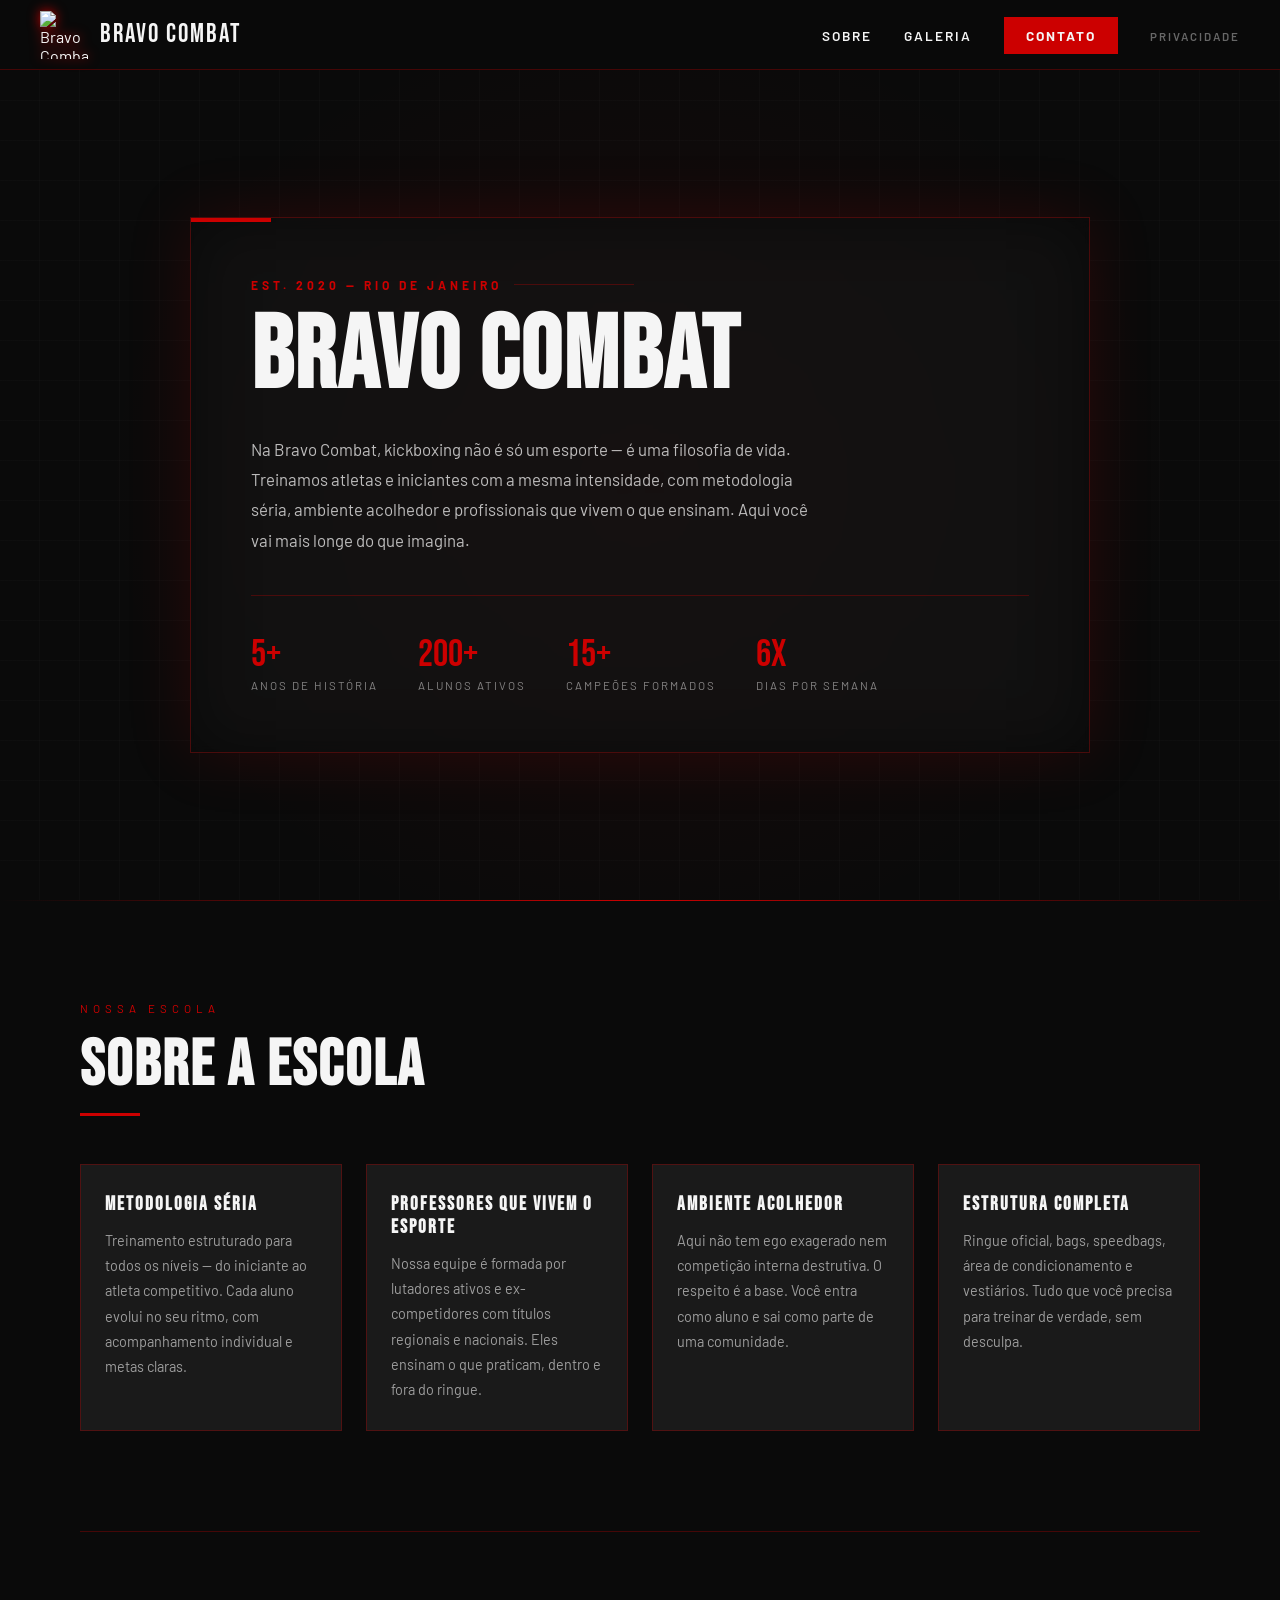
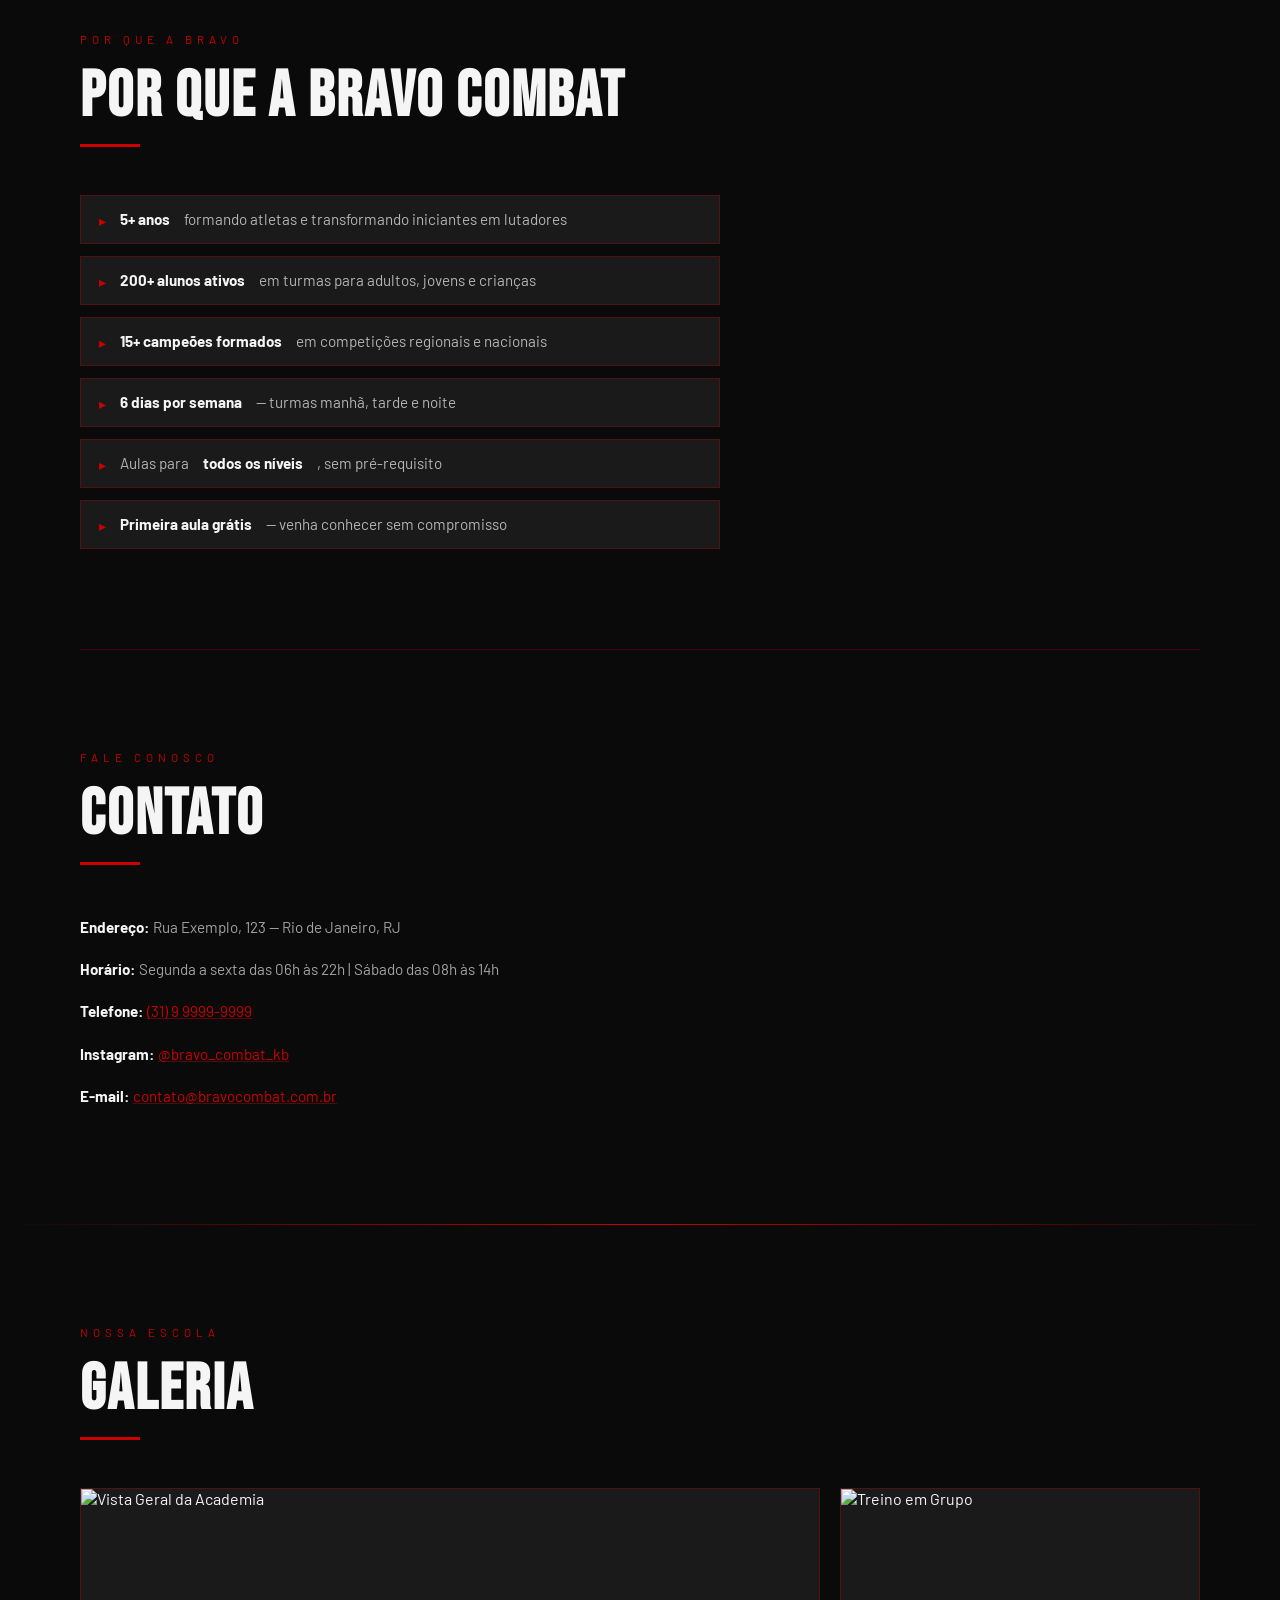
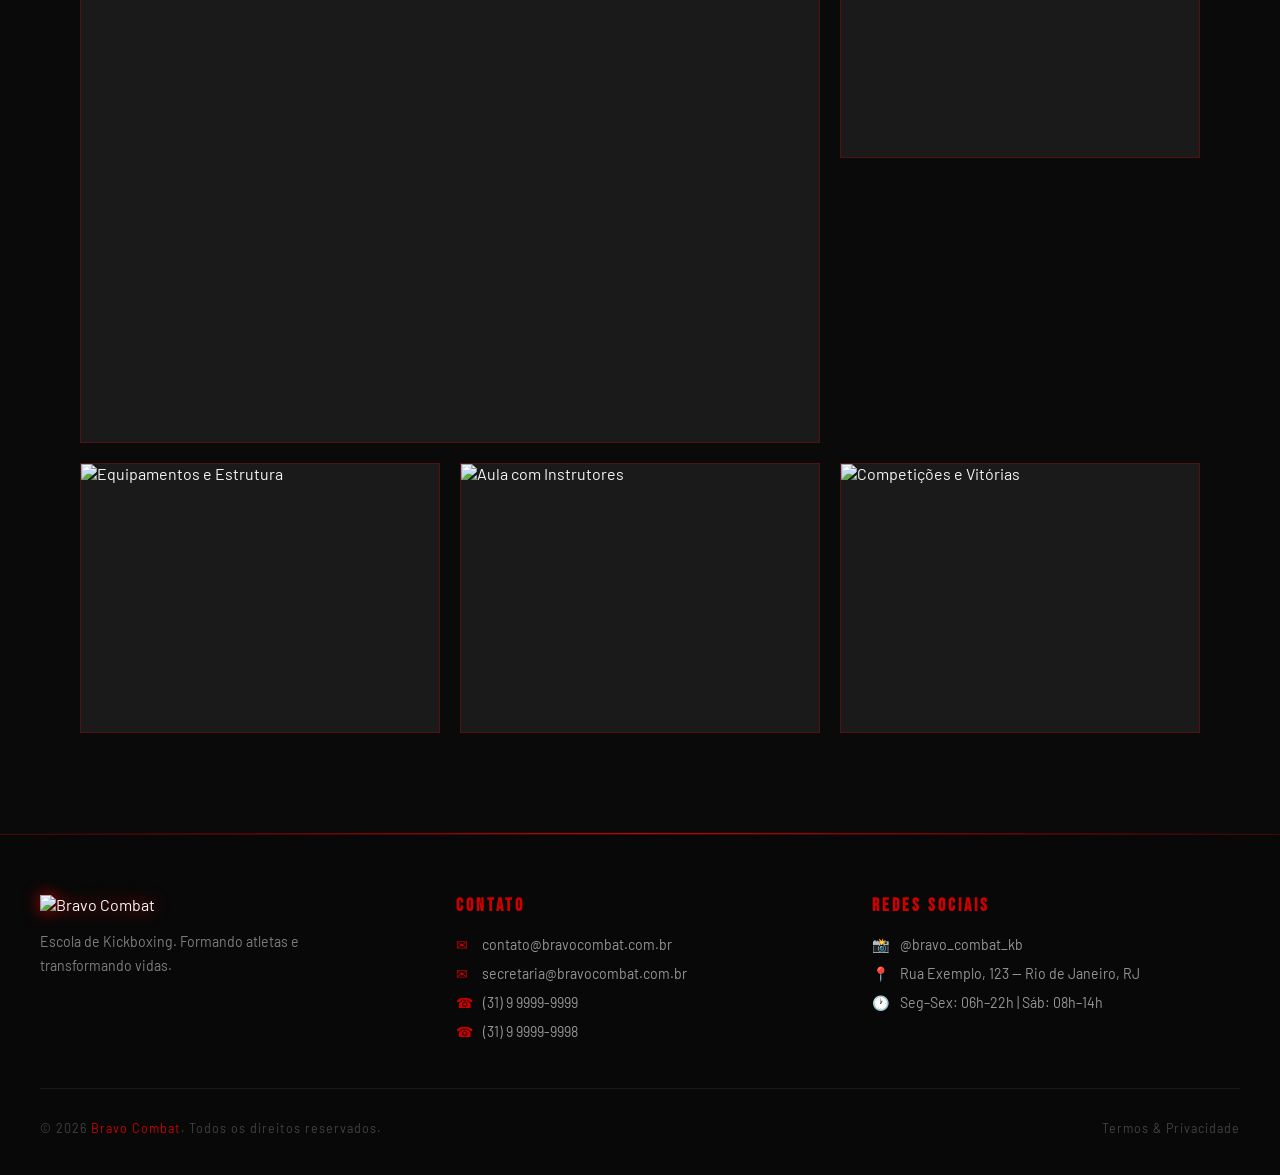
==== index.html @ a118d296 "newcore" ====
<!DOCTYPE html>
<html lang="pt-BR">

<head>
     <meta charset="UTF-8" />
     <meta name="viewport" content="width=device-width, initial-scale=1.0" />
     <title>Bravo Combat — Kickboxing</title>
     <link rel="icon" type="image/jpg" href="./assets/bravo_logo.jpg" />
     <link href="https://fonts.googleapis.com/css2?family=Bebas+Neue&family=Barlow:ital,wght@0,400;0,600;0,700;1,400&display=swap"
          rel="stylesheet" />
     <link rel="stylesheet" href="style.css" />
</head>

<body>

     <!-- NAV -->
     <nav id="nav">
          <div class="nav-logo">
               <img src="./assets/bravo_logo.jpg" alt="Bravo Combat Logo" />
               <span>Bravo Combat</span>
          </div>
          <button class="nav-toggle" id="nav-toggle" aria-label="Menu">
               <span></span><span></span>
          </button>
          <ul class="nav-links" id="nav-links">
               <li><a href="#sobre">Sobre</a></li>
               <li><a href="#galeria">Galeria</a></li>
               <li><a href="#contato" class="nav-cta">Contato</a></li>
               <li><a href="#legal" class="nav-legal">Privacidade</a></li>
          </ul>
     </nav>

     <!-- VIEW PRINCIPAL -->
     <div id="view-main">

          <!-- HERO -->
          <section class="hero" id="sobre">
               <div class="hero-card">
                    <div class="hero-tag">Est. 2020 — Rio de Janeiro</div>
                    <h1 class="hero-title" id="hero-title"><!-- preenchido via content.md --></h1>
                    <p class="hero-desc" id="hero-desc"><!-- preenchido via content.md --></p>
                    <div class="hero-stats">
                         <div class="stat-item">
                              <span class="stat-num">5+</span>
                              <span class="stat-label">Anos de história</span>
                         </div>
                         <div class="stat-item">
                              <span class="stat-num">200+</span>
                              <span class="stat-label">Alunos ativos</span>
                         </div>
                         <div class="stat-item">
                              <span class="stat-num">15+</span>
                              <span class="stat-label">Campeões formados</span>
                         </div>
                         <div class="stat-item">
                              <span class="stat-num">6x</span>
                              <span class="stat-label">Dias por semana</span>
                         </div>
                    </div>
               </div>
          </section>

          <div class="red-divider"></div>

          <!-- CONTEÚDO DO MARKDOWN (seções sobre, diferenciais, contato) -->
          <div class="content-area" id="content-area">
               <!-- seções renderizadas por app.js a partir de content.md -->
          </div>

          <div class="red-divider"></div>

          <!-- GALERIA (estática, imagens no HTML) -->
          <div id="galeria">
               <div class="section">
                    <p class="section-label">Nossa Escola</p>
                    <h2 class="section-title">Galeria</h2>
                    <div class="photos-grid">

                         <div class="photo-card">
                              <img src="./assets/101965-001.jpg" alt="Vista Geral da Academia" />
                              <div class="photo-placeholder">
                                   <div class="photo-icon">
                                        <svg viewBox="0 0 24 24">
                                             <rect x="3" y="3" width="18" height="18" rx="2" />
                                             <circle cx="8.5" cy="8.5" r="1.5" />
                                             <polyline points="21 15 16 10 5 21" />
                                        </svg>
                                   </div>
                                   <span class="photo-num">FOTO 01</span>
                              </div>
                              <div class="photo-overlay"><span class="photo-caption">Vista Geral da Academia</span>
                              </div>
                         </div>

                         <div class="photo-card">
                              <img src="./assets/Best-Martial-Arts-San-Diego.jpg" alt="Treino em Grupo" />
                              <div class="photo-placeholder">
                                   <div class="photo-icon">
                                        <svg viewBox="0 0 24 24">
                                             <rect x="3" y="3" width="18" height="18" rx="2" />
                                             <circle cx="8.5" cy="8.5" r="1.5" />
                                             <polyline points="21 15 16 10 5 21" />
                                        </svg>
                                   </div>
                                   <span class="photo-num">FOTO 02</span>
                              </div>
                              <div class="photo-overlay"><span class="photo-caption">Treino em Grupo</span></div>
                         </div>

                         <div class="photo-card">
                              <img src="./assets/bg-desktop.jpg" alt="Equipamentos e Estrutura" />
                              <div class="photo-placeholder">
                                   <div class="photo-icon">
                                        <svg viewBox="0 0 24 24">
                                             <rect x="3" y="3" width="18" height="18" rx="2" />
                                             <circle cx="8.5" cy="8.5" r="1.5" />
                                             <polyline points="21 15 16 10 5 21" />
                                        </svg>
                                   </div>
                                   <span class="photo-num">FOTO 03</span>
                              </div>
                              <div class="photo-overlay"><span class="photo-caption">Equipamentos e Estrutura</span>
                              </div>
                         </div>

                         <div class="photo-card">
                              <img src="./assets/IMG_5976-scaled.webp" alt="Aula com Instrutores" />
                              <div class="photo-placeholder">
                                   <div class="photo-icon">
                                        <svg viewBox="0 0 24 24">
                                             <rect x="3" y="3" width="18" height="18" rx="2" />
                                             <circle cx="8.5" cy="8.5" r="1.5" />
                                             <polyline points="21 15 16 10 5 21" />
                                        </svg>
                                   </div>
                                   <span class="photo-num">FOTO 04</span>
                              </div>
                              <div class="photo-overlay"><span class="photo-caption">Aula com Instrutores</span></div>
                         </div>

                         <div class="photo-card">
                              <img src="./assets/martial-art-school.jpg" alt="Competições e Vitórias" />
                              <div class="photo-placeholder">
                                   <div class="photo-icon">
                                        <svg viewBox="0 0 24 24">
                                             <rect x="3" y="3" width="18" height="18" rx="2" />
                                             <circle cx="8.5" cy="8.5" r="1.5" />
                                             <polyline points="21 15 16 10 5 21" />
                                        </svg>
                                   </div>
                                   <span class="photo-num">FOTO 05</span>
                              </div>
                              <div class="photo-overlay"><span class="photo-caption">Competições e Vitórias</span></div>
                         </div>

                    </div>
               </div>
          </div>

          <div class="red-divider"></div>

          <!-- FOOTER -->
          <footer id="contato">
               <div class="footer-inner">
                    <div class="footer-top">

                         <div class="footer-brand">
                              <img src="./assets/bravo_logo.jpg" alt="Bravo Combat" />
                              <p>Escola de Kickboxing. Formando atletas e transformando vidas.</p>
                         </div>

                         <div class="footer-col">
                              <h4>Contato</h4>
                              <ul>
                                   <li><span class="footer-icon">✉</span><a
                                             href="mailto:contato@bravocombat.com.br">contato@bravocombat.com.br</a>
                                   </li>
                                   <li><span class="footer-icon">✉</span><a
                                             href="mailto:secretaria@bravocombat.com.br">secretaria@bravocombat.com.br</a>
                                   </li>
                                   <li><span class="footer-icon">☎</span><a href="tel:+5531999999999">(31) 9
                                             9999-9999</a></li>
                                   <li><span class="footer-icon">☎</span><a href="tel:+5531999999998">(31) 9
                                             9999-9998</a></li>
                              </ul>
                         </div>

                         <div class="footer-col">
                              <h4>Redes Sociais</h4>
                              <ul>
                                   <li><span class="footer-icon">📸</span><a
                                             href="https://www.instagram.com/bravo_combat_kb/"
                                             target="_blank">@bravo_combat_kb</a></li>
                                   <li><span class="footer-icon">📍</span><span>Rua Exemplo, 123 — Rio de Janeiro,
                                             RJ</span></li>
                                   <li><span class="footer-icon">🕐</span><span>Seg–Sex: 06h–22h | Sáb: 08h–14h</span>
                                   </li>
                              </ul>
                         </div>

                    </div>
                    <div class="footer-bottom">
                         <p>© 2026 <span>Bravo Combat</span>. Todos os direitos reservados.</p>
                         <p><a href="#legal" class="footer-legal">Termos &amp; Privacidade</a></p>
                    </div>
               </div>
          </footer>

     </div><!-- /view-main -->

     <!-- VIEW LEGAL -->
     <div class="legal-area" id="legal-area" style="display:none">
          <p class="legal-loading">Carregando...</p>
     </div>

     <!-- marked.js: tenta local, fallback CDN -->
     <script src="marked.min.js" onerror="loadMarkedCDN()"></script>
     <script>
          function loadMarkedCDN() {
               var s = document.createElement('script');
               s.src = 'https://cdn.jsdelivr.net/npm/marked/marked.min.js';
               document.head.appendChild(s);
          }
     </script>
     <script src="ui.js"></script>
     <script src="app.js"></script>

</body>

</html>
---- style.css ----
:root {
     --red: #CC0000;
     --red-bright: #FF1A1A;
     --white: #F5F5F5;
     --black: #0A0A0A;
     --gray: #1a1a1a;
     --border: rgba(204, 0, 0, 0.3);
}

* {
     margin: 0;
     padding: 0;
     box-sizing: border-box;
}

html {
     scroll-behavior: smooth;
}

body {
     background: var(--black);
     color: var(--white);
     font-family: 'Barlow', sans-serif;
     overflow-x: hidden;
}

/* ── NAV ── */
nav {
     position: fixed;
     top: 0;
     left: 0;
     right: 0;
     z-index: 100;
     display: flex;
     align-items: center;
     justify-content: space-between;
     padding: 0 40px;
     height: 70px;
     background: rgba(10, 10, 10, 0.92);
     backdrop-filter: blur(12px);
     border-bottom: 1px solid var(--border);
}

.nav-logo {
     display: flex;
     align-items: center;
     gap: 12px;
}

.nav-logo img {
     height: 48px;
     width: 48px;
     object-fit: contain;
     filter: drop-shadow(0 0 6px var(--red));
}

.nav-logo span {
     font-family: 'Bebas Neue', sans-serif;
     font-size: 1.6rem;
     letter-spacing: 2px;
     color: var(--white);
}

.nav-links {
     display: flex;
     gap: 32px;
     list-style: none;
     align-items: center;
}

.nav-links a {
     color: var(--white);
     text-decoration: none;
     font-size: 0.85rem;
     font-weight: 600;
     letter-spacing: 2px;
     text-transform: uppercase;
     transition: color 0.2s;
}

.nav-links a:hover {
     color: var(--red-bright);
}

.nav-cta {
     background: var(--red) !important;
     color: var(--white) !important;
     padding: 10px 22px;
     font-weight: 700 !important;
     letter-spacing: 2px !important;
     transition: background 0.2s, transform 0.1s !important;
}

.nav-cta:hover {
     background: var(--red-bright) !important;
     transform: translateY(-1px);
}

.nav-links .nav-legal {
     font-size: 0.72rem;
     opacity: 0.4;
}

.nav-links .nav-legal:hover {
     opacity: 1;
     color: var(--white) !important;
}

nav.scrolled {
     box-shadow: 0 4px 40px rgba(0, 0, 0, 0.7);
}

/* hamburger */
.nav-toggle {
     display: none;
     flex-direction: column;
     gap: 5px;
     background: none;
     border: none;
     cursor: pointer;
     padding: 4px;
}

.nav-toggle span {
     display: block;
     width: 22px;
     height: 2px;
     background: var(--white);
     transition: transform 0.3s, opacity 0.3s;
}

/* ── CONTEÚDO MARKDOWN ── */
.content-area {
     max-width: 1200px;
     margin: 0 auto;
     padding: 0 40px;
}

.md-section {
     padding: 100px 0;
     border-bottom: 1px solid var(--border);
}

.md-section:last-child {
     border-bottom: none;
}

.md-section[data-id="escola"] {
     scroll-margin-top: 80px;
}

.md-section[data-id="diferenciais"] {
     scroll-margin-top: 80px;
}

.md-section[data-id="contato"] {
     scroll-margin-top: 80px;
}

/* cards para h3 */
.md-cards {
     display: grid;
     grid-template-columns: repeat(auto-fit, minmax(240px, 1fr));
     gap: 24px;
}

.md-card {
     background: var(--gray);
     border: 1px solid var(--border);
     padding: 28px 24px;
     transition: border-color 0.25s, transform 0.25s;
}

.md-card:hover {
     border-color: var(--red);
     transform: translateY(-3px);
}

.md-card h3 {
     font-family: 'Bebas Neue', sans-serif;
     font-size: 1.2rem;
     letter-spacing: 2px;
     color: var(--white);
     margin-bottom: 12px;
}

.md-card p {
     font-size: 0.9rem;
     color: rgba(245, 245, 245, 0.6);
     line-height: 1.75;
}

/* lista */
.md-list-section ul {
     list-style: none;
     display: flex;
     flex-direction: column;
     gap: 12px;
     max-width: 640px;
}

.md-list-section ul li {
     display: flex;
     align-items: flex-start;
     gap: 14px;
     font-size: 0.95rem;
     color: rgba(245, 245, 245, 0.7);
     padding: 14px 18px;
     background: var(--gray);
     border: 1px solid var(--border);
}

.md-list-section ul li::before {
     content: '▸';
     color: var(--red);
     font-size: 0.85rem;
     margin-top: 2px;
     flex-shrink: 0;
}

.md-list-section ul li strong {
     color: var(--white);
     font-weight: 700;
}

/* texto puro */
.md-text-section p {
     font-size: 0.95rem;
     color: rgba(245, 245, 245, 0.65);
     line-height: 1.85;
     max-width: 660px;
     margin-bottom: 14px;
}

.md-text-section p strong {
     color: var(--white);
     font-weight: 700;
}

.md-text-section p a {
     color: var(--red);
     text-decoration: underline;
     text-decoration-color: rgba(204, 0, 0, 0.4);
     transition: text-decoration-color 0.2s;
}

.md-text-section p a:hover {
     text-decoration-color: var(--red);
}

/* ── LEGAL ── */
.legal-area {
     max-width: 760px;
     margin: 100px auto 80px;
     padding: 0 40px;
}

.legal-area h1 {
     font-family: 'Bebas Neue', sans-serif;
     font-size: clamp(2rem, 4vw, 3rem);
     letter-spacing: 2px;
     color: var(--white);
     margin-bottom: 8px;
}

.legal-area em {
     font-size: 0.8rem;
     color: rgba(245, 245, 245, 0.4);
     display: block;
     margin-bottom: 48px;
}

.legal-area h2 {
     font-family: 'Bebas Neue', sans-serif;
     font-size: 1.3rem;
     letter-spacing: 2px;
     color: var(--red);
     margin: 40px 0 14px;
}

.legal-area h3 {
     font-size: 0.95rem;
     font-weight: 700;
     color: var(--white);
     margin: 24px 0 10px;
}

.legal-area p {
     font-size: 0.9rem;
     color: rgba(245, 245, 245, 0.6);
     line-height: 1.85;
     margin-bottom: 14px;
}

.legal-area ul {
     margin: 10px 0 16px 20px;
}

.legal-area ul li {
     font-size: 0.9rem;
     color: rgba(245, 245, 245, 0.6);
     margin-bottom: 8px;
}

.legal-area a {
     color: var(--red);
     text-decoration: underline;
}

.legal-area strong {
     color: var(--white);
     font-weight: 700;
}

.legal-area hr {
     border: none;
     border-top: 1px solid var(--border);
     margin: 36px 0;
}

.legal-loading {
     color: rgba(245, 245, 245, 0.4);
     font-size: 0.9rem;
     padding: 40px 0;
}

/* footer legal link */
.footer-legal {
     color: rgba(245, 245, 245, 0.25);
     font-size: 0.78rem;
     letter-spacing: 1px;
     text-decoration: none;
     transition: color 0.2s;
}

.footer-legal:hover {
     color: var(--red);
}

/* ── REVEAL ANIMATION ── */
.reveal {
     opacity: 0;
     transform: translateY(20px);
     transition: opacity 0.6s ease, transform 0.6s ease;
}

.reveal.visible {
     opacity: 1;
     transform: translateY(0);
}

/* ── HERO ── */
.hero {
     margin-top: 70px;
     min-height: calc(100vh - 70px);
     display: flex;
     align-items: center;
     justify-content: center;
     position: relative;
     padding: 80px 40px;
     overflow: hidden;
}

.hero::before {
     content: '';
     position: absolute;
     inset: 0;
     background:
          radial-gradient(ellipse 60% 80% at 50% 50%, rgba(204, 0, 0, 0.08) 0%, transparent 70%),
          repeating-linear-gradient(0deg, transparent, transparent 39px, rgba(255, 255, 255, 0.03) 40px),
          repeating-linear-gradient(90deg, transparent, transparent 39px, rgba(255, 255, 255, 0.03) 40px);
}

.hero-card {
     position: relative;
     max-width: 900px;
     width: 100%;
     border: 1px solid var(--border);
     padding: 60px;
     background: rgba(20, 20, 20, 0.7);
     backdrop-filter: blur(8px);
     box-shadow: 0 0 60px rgba(204, 0, 0, 0.15), inset 0 0 60px rgba(0, 0, 0, 0.5);
     animation: fadeUp 0.8s ease both;
}

.hero-card::before {
     content: '';
     position: absolute;
     top: 0;
     left: 0;
     width: 80px;
     height: 4px;
     background: var(--red);
}

.hero-tag {
     font-size: 0.75rem;
     font-weight: 700;
     letter-spacing: 4px;
     text-transform: uppercase;
     color: var(--red);
     margin-bottom: 20px;
     display: flex;
     align-items: center;
     gap: 12px;
}

.hero-tag::after {
     content: '';
     flex: 1;
     height: 1px;
     background: var(--border);
     max-width: 120px;
}

.hero-title {
     font-family: 'Bebas Neue', sans-serif;
     font-size: clamp(3.5rem, 8vw, 7rem);
     line-height: 0.9;
     letter-spacing: 2px;
     margin-bottom: 30px;
}

.hero-title span {
     color: var(--red);
     display: block;
}

.hero-desc {
     font-size: 1.05rem;
     line-height: 1.8;
     color: rgba(245, 245, 245, 0.75);
     max-width: 560px;
     margin-bottom: 40px;
}

.hero-stats {
     display: flex;
     gap: 40px;
     padding-top: 40px;
     border-top: 1px solid var(--border);
     flex-wrap: wrap;
}

.stat-item {
     display: flex;
     flex-direction: column;
}

.stat-num {
     font-family: 'Bebas Neue', sans-serif;
     font-size: 2.4rem;
     color: var(--red);
     line-height: 1;
}

.stat-label {
     font-size: 0.72rem;
     letter-spacing: 2px;
     text-transform: uppercase;
     color: rgba(245, 245, 245, 0.5);
     margin-top: 4px;
}

/* ── SECTION ── */
.section {
     padding: 100px 40px;
     max-width: 1200px;
     margin: 0 auto;
}

.section-label {
     font-size: 0.72rem;
     letter-spacing: 5px;
     text-transform: uppercase;
     color: var(--red);
     margin-bottom: 12px;
}

.section-title {
     font-family: 'Bebas Neue', sans-serif;
     font-size: clamp(2.5rem, 5vw, 4rem);
     letter-spacing: 2px;
     margin-bottom: 60px;
     position: relative;
     display: inline-block;
}

.section-title::after {
     content: '';
     position: absolute;
     bottom: -12px;
     left: 0;
     width: 60px;
     height: 3px;
     background: var(--red);
}

/* ── PHOTO CARDS ── */
.photos-grid {
     display: grid;
     grid-template-columns: repeat(3, 1fr);
     grid-template-rows: auto auto;
     gap: 20px;
}

.photo-card {
     position: relative;
     aspect-ratio: 4/3;
     border: 1px solid var(--border);
     overflow: hidden;
     background: var(--gray);
     cursor: pointer;
     transition: transform 0.3s, box-shadow 0.3s, border-color 0.3s;
}

/* First card spans 2 columns */
.photo-card:first-child {
     grid-column: span 2;
}

.photo-card:hover {
     transform: translateY(-4px);
     box-shadow: 0 20px 40px rgba(204, 0, 0, 0.25);
     border-color: var(--red);
}

.photo-placeholder {
     width: 100%;
     height: 100%;
     display: flex;
     flex-direction: column;
     align-items: center;
     justify-content: center;
     gap: 12px;
     background: linear-gradient(135deg, #1a1a1a 0%, #111 100%);
     transition: background 0.3s;
}

.photo-card:hover .photo-placeholder {
     background: linear-gradient(135deg, #1f1010 0%, #150808 100%);
}

.photo-icon {
     width: 52px;
     height: 52px;
     border: 2px solid var(--border);
     border-radius: 50%;
     display: flex;
     align-items: center;
     justify-content: center;
}

.photo-icon svg {
     width: 24px;
     height: 24px;
     stroke: var(--red);
     fill: none;
     stroke-width: 1.5;
}

.photo-num {
     font-family: 'Bebas Neue', sans-serif;
     font-size: 0.9rem;
     letter-spacing: 3px;
     color: rgba(245, 245, 245, 0.25);
}

.photo-overlay {
     position: absolute;
     bottom: 0;
     left: 0;
     right: 0;
     padding: 20px;
     background: linear-gradient(transparent, rgba(0, 0, 0, 0.85));
     transform: translateY(100%);
     transition: transform 0.3s;
}

.photo-card:hover .photo-overlay {
     transform: translateY(0);
}

.photo-caption {
     font-size: 0.8rem;
     letter-spacing: 2px;
     text-transform: uppercase;
     color: var(--white);
     font-weight: 600;
}

/* ── DIVIDER ── */
.red-divider {
     width: 100%;
     height: 1px;
     background: linear-gradient(90deg, transparent, var(--red), transparent);
}

/* ── FOOTER ── */
footer {
     background: #080808;
     border-top: 1px solid var(--border);
     padding: 60px 40px 40px;
}

.footer-inner {
     max-width: 1200px;
     margin: 0 auto;
}

.footer-top {
     display: grid;
     grid-template-columns: 1fr 1fr 1fr;
     gap: 48px;
     padding-bottom: 48px;
     border-bottom: 1px solid rgba(255, 255, 255, 0.07);
}

.footer-brand img {
     height: 64px;
     width: 64px;
     object-fit: contain;
     margin-bottom: 16px;
     filter: drop-shadow(0 0 8px var(--red));
}

.footer-brand p {
     font-size: 0.88rem;
     line-height: 1.7;
     color: rgba(245, 245, 245, 0.5);
     max-width: 260px;
}

.footer-col h4 {
     font-family: 'Bebas Neue', sans-serif;
     font-size: 1.1rem;
     letter-spacing: 3px;
     color: var(--red);
     margin-bottom: 20px;
}

.footer-col ul {
     list-style: none;
     display: flex;
     flex-direction: column;
     gap: 12px;
}

.footer-col li {
     font-size: 0.88rem;
     color: rgba(245, 245, 245, 0.6);
     display: flex;
     align-items: center;
     gap: 10px;
}

.footer-col a {
     color: rgba(245, 245, 245, 0.6);
     text-decoration: none;
     transition: color 0.2s;
}

.footer-col a:hover {
     color: var(--red-bright);
}

.footer-icon {
     color: var(--red);
     min-width: 16px;
}

.footer-bottom {
     margin-top: 32px;
     display: flex;
     justify-content: space-between;
     align-items: center;
     font-size: 0.78rem;
     color: rgba(245, 245, 245, 0.25);
     letter-spacing: 1px;
}

.footer-bottom span {
     color: var(--red);
}

/* ── ANIMATIONS ── */
@keyframes fadeUp {
     from {
          opacity: 0;
          transform: translateY(30px);
     }

     to {
          opacity: 1;
          transform: translateY(0);
     }
}

/* ── RESPONSIVE ── */
@media (max-width: 900px) {
     .photos-grid {
          grid-template-columns: 1fr 1fr;
     }

     .photo-card:first-child {
          grid-column: span 2;
     }
}

@media (max-width: 768px) {
     .nav-toggle {
          display: flex;
     }

     .nav-links {
          display: none;
          position: fixed;
          top: 70px;
          left: 0;
          right: 0;
          background: rgba(10, 10, 10, 0.97);
          backdrop-filter: blur(12px);
          flex-direction: column;
          align-items: center;
          gap: 28px;
          padding: 40px 32px;
          border-bottom: 1px solid var(--border);
     }

     .nav-links.open {
          display: flex;
     }

     .nav-links a {
          font-size: 0.9rem;
     }

     .hero-card {
          padding: 36px 24px;
     }

     .hero-stats {
          gap: 24px;
     }

     .section {
          padding: 60px 20px;
     }

     .content-area {
          padding: 0 20px;
     }

     .md-section {
          padding: 72px 0;
     }

     .photos-grid {
          grid-template-columns: 1fr;
     }

     .photo-card:first-child {
          grid-column: span 1;
     }

     .footer-top {
          grid-template-columns: 1fr;
          gap: 32px;
     }

     .footer-bottom {
          flex-direction: column;
          gap: 8px;
          text-align: center;
     }
}

.photo-card img {
     width: 100%;
     height: 100%;
     object-fit: cover;
     display: block;
}
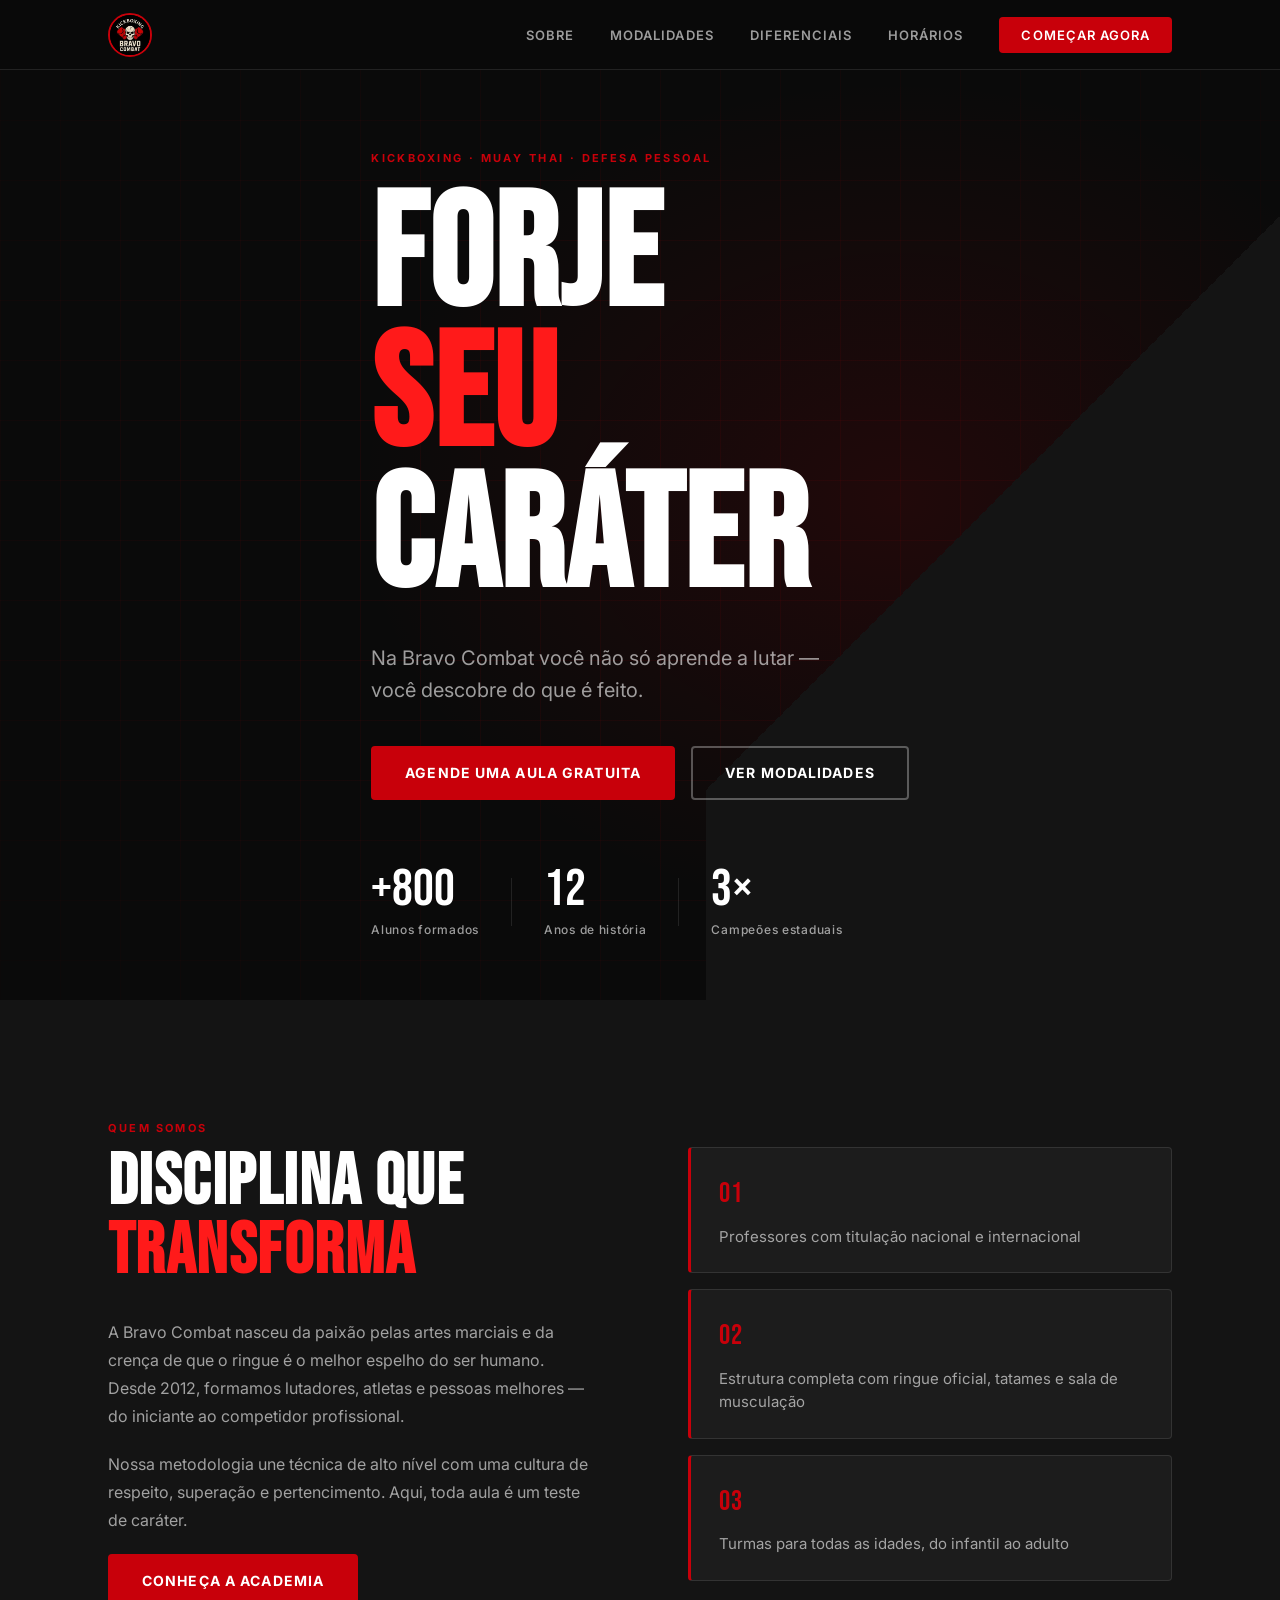
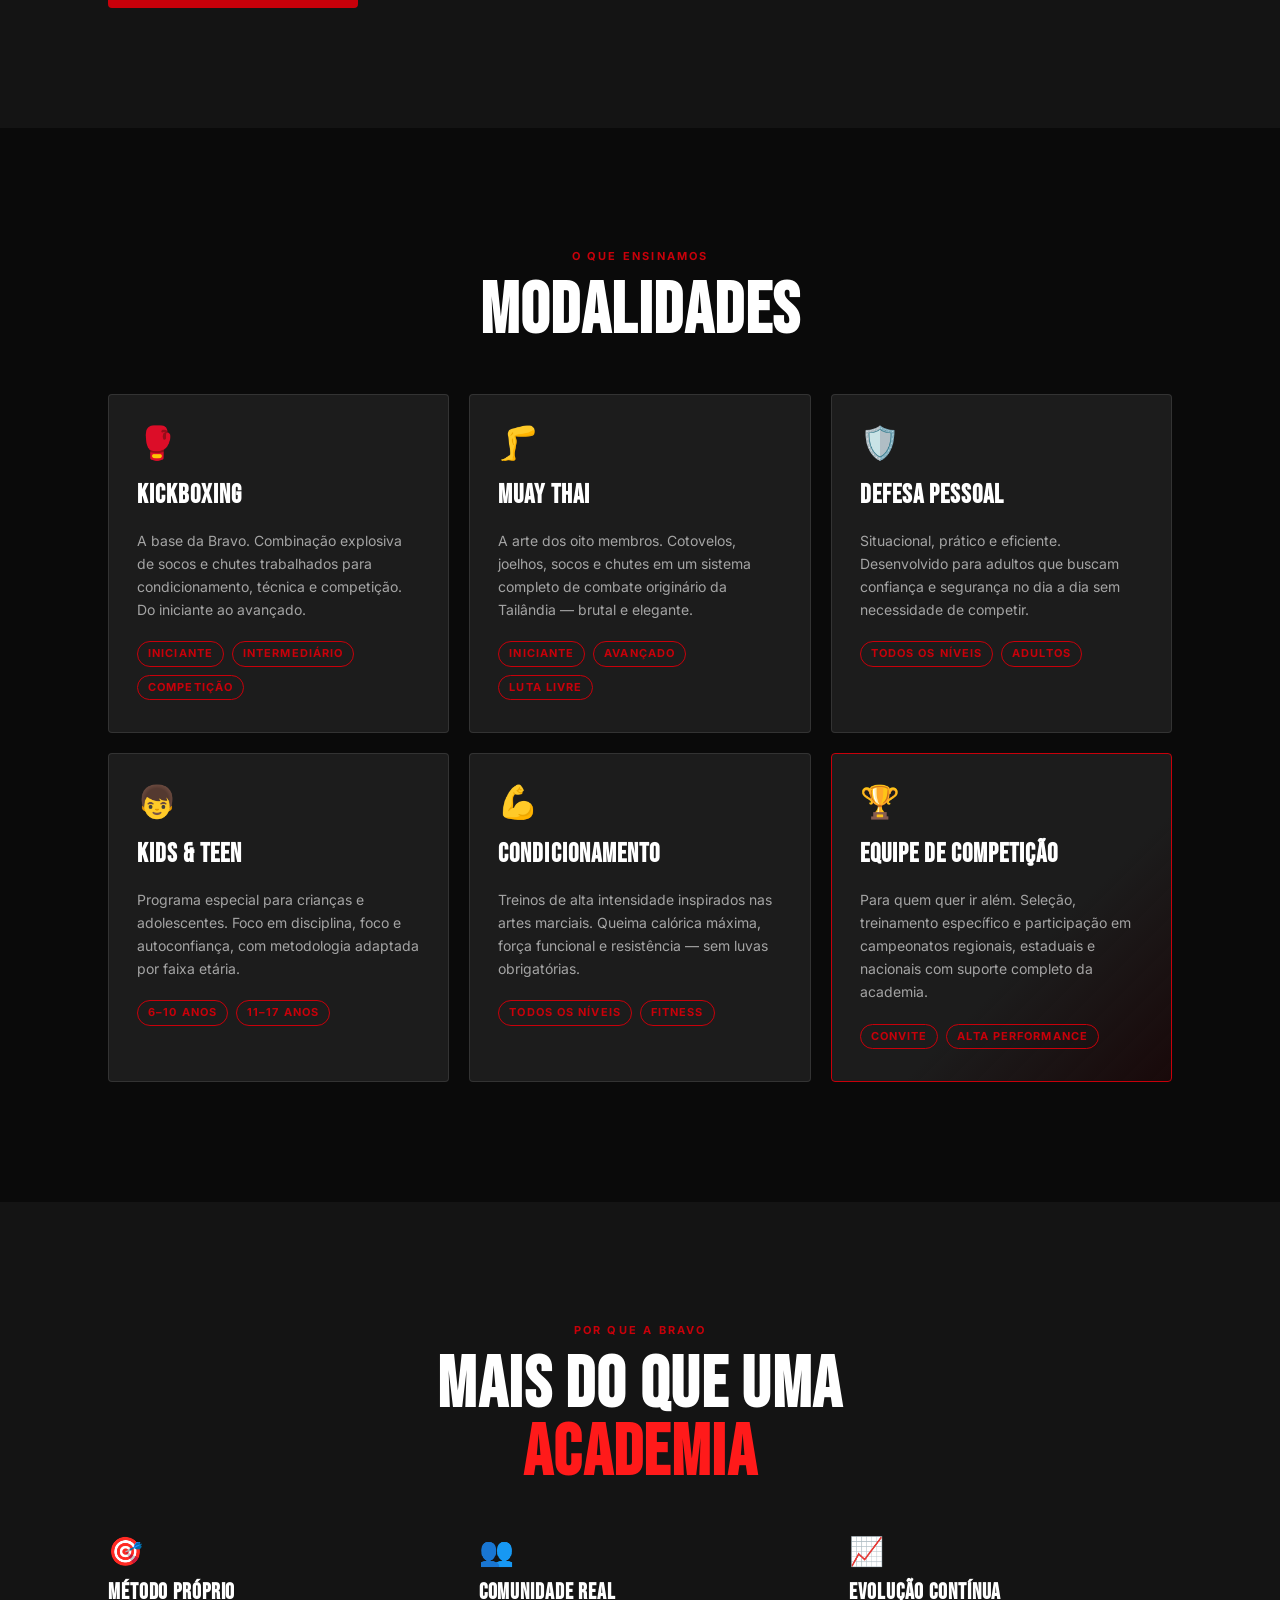
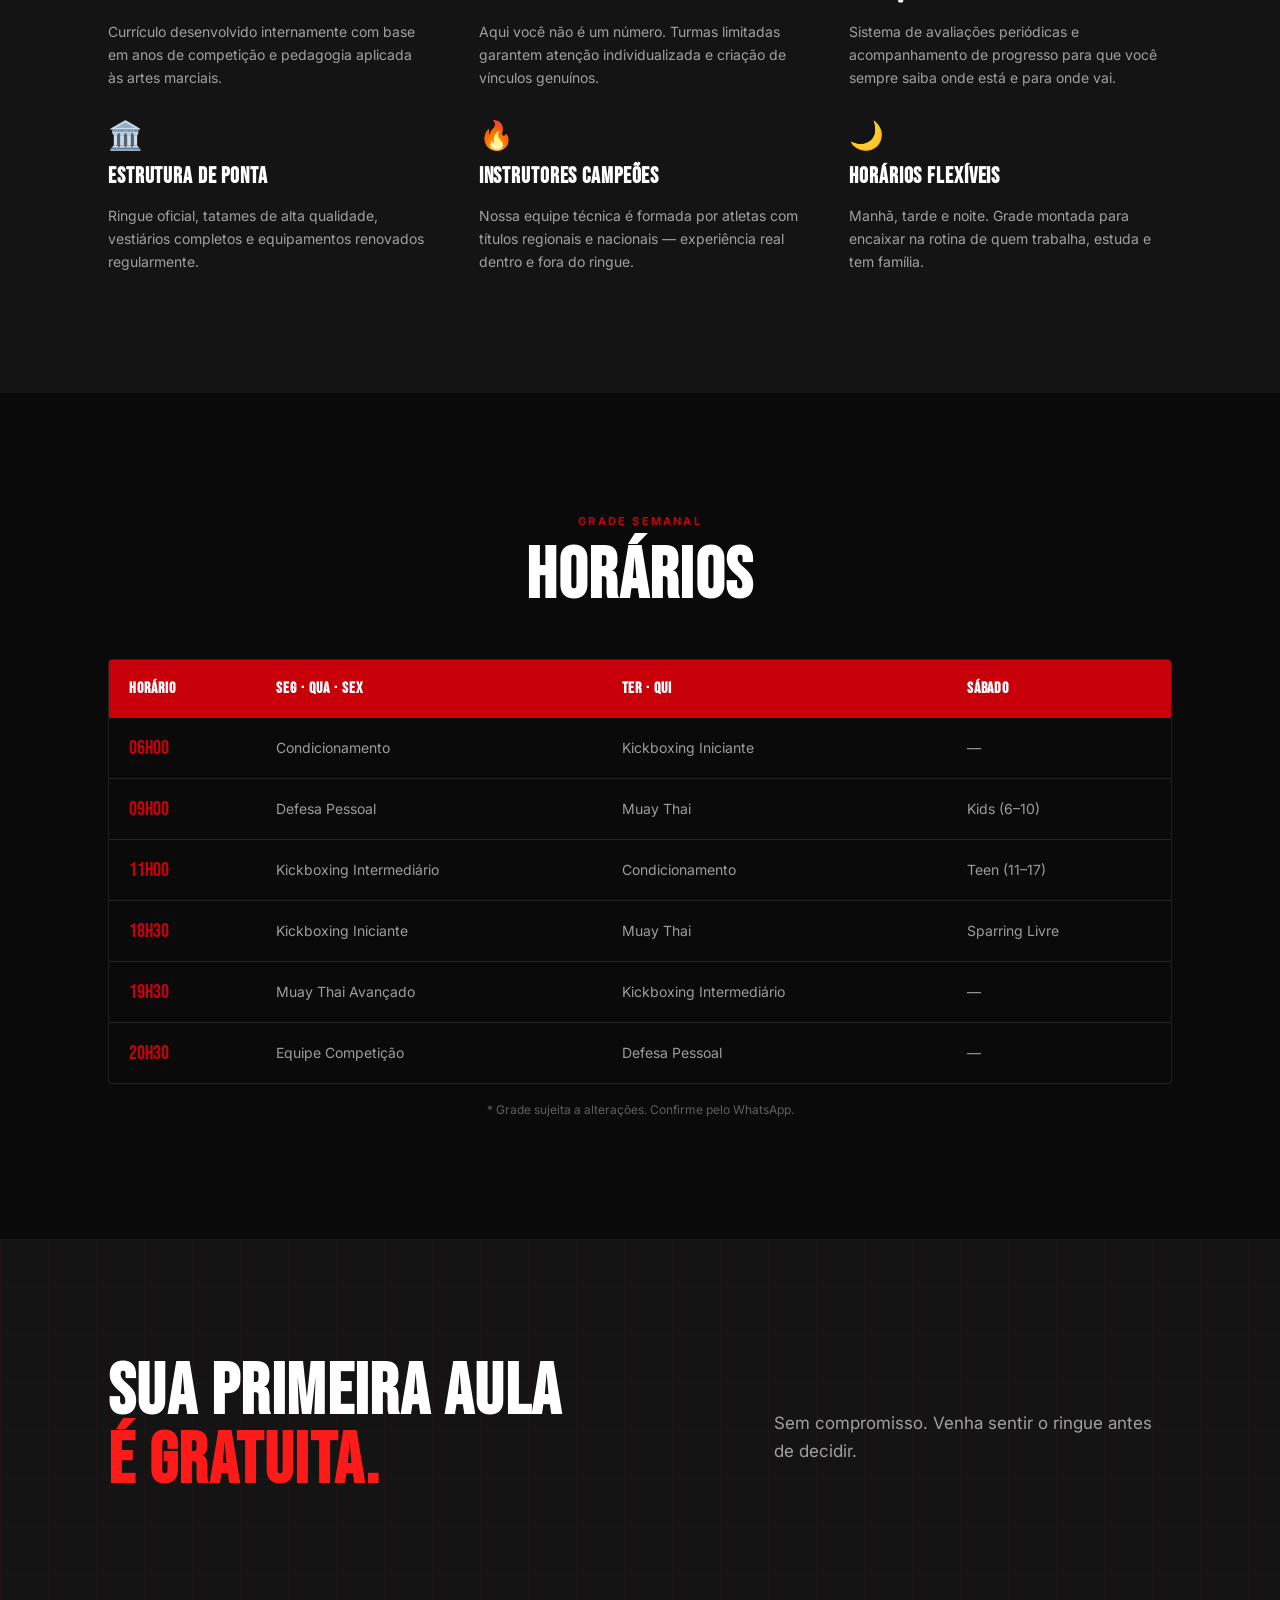
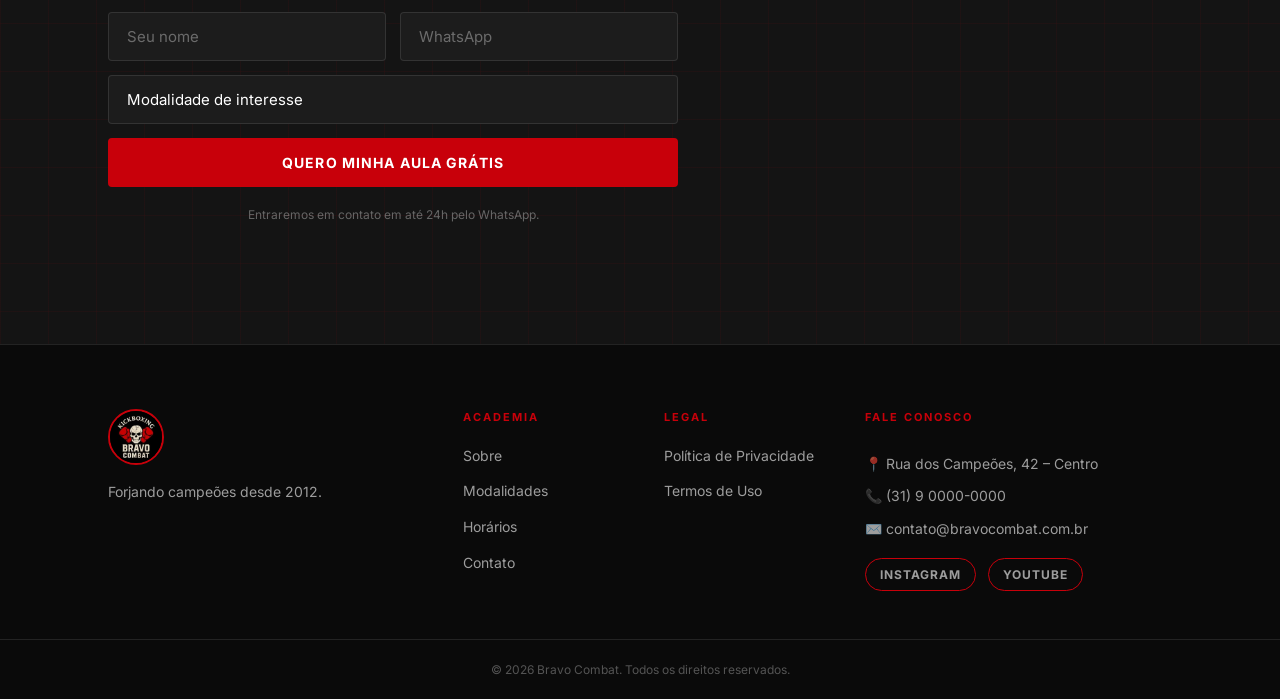
==== commit 7d3f9c95: "quad" ====
--- a/index.html
+++ b/index.html
@@ -4,227 +4,365 @@
 <head>
      <meta charset="UTF-8" />
      <meta name="viewport" content="width=device-width, initial-scale=1.0" />
-     <title>Bravo Combat — Kickboxing</title>
-     <link rel="icon" type="image/jpg" href="./assets/bravo_logo.jpg" />
-     <link href="https://fonts.googleapis.com/css2?family=Bebas+Neue&family=Barlow:ital,wght@0,400;0,600;0,700;1,400&display=swap"
+     <title>Bravo Combat – Kickboxing & Artes Marciais</title>
+     <meta name="description"
+          content="Bravo Combat: escola de kickboxing e artes marciais. Treine com os melhores. Forje seu caráter no ringue." />
+     <link rel="icon" type="image/jpeg" href="images/bravo_logo.jpg" />
+
+     <!-- Google Fonts -->
+     <link rel="preconnect" href="https://fonts.googleapis.com" />
+     <link rel="preconnect" href="https://fonts.gstatic.com" crossorigin />
+     <link href="https://fonts.googleapis.com/css2?family=Bebas+Neue&family=Inter:wght@400;500;600;700&display=swap"
           rel="stylesheet" />
+
      <link rel="stylesheet" href="style.css" />
 </head>
 
 <body>
 
-     <!-- NAV -->
-     <nav id="nav">
-          <div class="nav-logo">
-               <img src="./assets/bravo_logo.jpg" alt="Bravo Combat Logo" />
-               <span>Bravo Combat</span>
-          </div>
-          <button class="nav-toggle" id="nav-toggle" aria-label="Menu">
-               <span></span><span></span>
-          </button>
-          <ul class="nav-links" id="nav-links">
-               <li><a href="#sobre">Sobre</a></li>
-               <li><a href="#galeria">Galeria</a></li>
-               <li><a href="#contato" class="nav-cta">Contato</a></li>
-               <li><a href="#legal" class="nav-legal">Privacidade</a></li>
-          </ul>
+     <!-- ═══════════════════════════════ NAVBAR ═══════════════════════════════ -->
+     <nav class="navbar" id="navbar">
+          <div class="nav-inner">
+               <a href="#inicio" class="nav-logo">
+                    <img src="images/bravo_logo.jpg" alt="Bravo Combat" class="nav-logo-img" />
+               </a>
+               <button class="nav-toggle" id="navToggle" aria-label="Menu">
+                    <span></span><span></span><span></span>
+               </button>
+               <ul class="nav-links" id="navLinks">
+                    <li><a href="#sobre">Sobre</a></li>
+                    <li><a href="#modalidades">Modalidades</a></li>
+                    <li><a href="#diferenciais">Diferenciais</a></li>
+                    <li><a href="#horarios">Horários</a></li>
+                    <li><a href="#contato" class="nav-cta">Começar agora</a></li>
+               </ul>
+          </div>
      </nav>
 
-     <!-- VIEW PRINCIPAL -->
-     <div id="view-main">
-
-          <!-- HERO -->
-          <section class="hero" id="sobre">
-               <div class="hero-card">
-                    <div class="hero-tag">Est. 2020 — Rio de Janeiro</div>
-                    <h1 class="hero-title" id="hero-title"><!-- preenchido via content.md --></h1>
-                    <p class="hero-desc" id="hero-desc"><!-- preenchido via content.md --></p>
-                    <div class="hero-stats">
-                         <div class="stat-item">
-                              <span class="stat-num">5+</span>
-                              <span class="stat-label">Anos de história</span>
-                         </div>
-                         <div class="stat-item">
-                              <span class="stat-num">200+</span>
-                              <span class="stat-label">Alunos ativos</span>
-                         </div>
-                         <div class="stat-item">
-                              <span class="stat-num">15+</span>
-                              <span class="stat-label">Campeões formados</span>
-                         </div>
-                         <div class="stat-item">
-                              <span class="stat-num">6x</span>
-                              <span class="stat-label">Dias por semana</span>
-                         </div>
-                    </div>
-               </div>
-          </section>
-
-          <div class="red-divider"></div>
-
-          <!-- CONTEÚDO DO MARKDOWN (seções sobre, diferenciais, contato) -->
-          <div class="content-area" id="content-area">
-               <!-- seções renderizadas por app.js a partir de content.md -->
-          </div>
-
-          <div class="red-divider"></div>
-
-          <!-- GALERIA (estática, imagens no HTML) -->
-          <div id="galeria">
-               <div class="section">
-                    <p class="section-label">Nossa Escola</p>
-                    <h2 class="section-title">Galeria</h2>
-                    <div class="photos-grid">
-
-                         <div class="photo-card">
-                              <img src="./assets/101965-001.jpg" alt="Vista Geral da Academia" />
-                              <div class="photo-placeholder">
-                                   <div class="photo-icon">
-                                        <svg viewBox="0 0 24 24">
-                                             <rect x="3" y="3" width="18" height="18" rx="2" />
-                                             <circle cx="8.5" cy="8.5" r="1.5" />
-                                             <polyline points="21 15 16 10 5 21" />
-                                        </svg>
-                                   </div>
-                                   <span class="photo-num">FOTO 01</span>
-                              </div>
-                              <div class="photo-overlay"><span class="photo-caption">Vista Geral da Academia</span>
-                              </div>
-                         </div>
-
-                         <div class="photo-card">
-                              <img src="./assets/Best-Martial-Arts-San-Diego.jpg" alt="Treino em Grupo" />
-                              <div class="photo-placeholder">
-                                   <div class="photo-icon">
-                                        <svg viewBox="0 0 24 24">
-                                             <rect x="3" y="3" width="18" height="18" rx="2" />
-                                             <circle cx="8.5" cy="8.5" r="1.5" />
-                                             <polyline points="21 15 16 10 5 21" />
-                                        </svg>
-                                   </div>
-                                   <span class="photo-num">FOTO 02</span>
-                              </div>
-                              <div class="photo-overlay"><span class="photo-caption">Treino em Grupo</span></div>
-                         </div>
-
-                         <div class="photo-card">
-                              <img src="./assets/bg-desktop.jpg" alt="Equipamentos e Estrutura" />
-                              <div class="photo-placeholder">
-                                   <div class="photo-icon">
-                                        <svg viewBox="0 0 24 24">
-                                             <rect x="3" y="3" width="18" height="18" rx="2" />
-                                             <circle cx="8.5" cy="8.5" r="1.5" />
-                                             <polyline points="21 15 16 10 5 21" />
-                                        </svg>
-                                   </div>
-                                   <span class="photo-num">FOTO 03</span>
-                              </div>
-                              <div class="photo-overlay"><span class="photo-caption">Equipamentos e Estrutura</span>
-                              </div>
-                         </div>
-
-                         <div class="photo-card">
-                              <img src="./assets/IMG_5976-scaled.webp" alt="Aula com Instrutores" />
-                              <div class="photo-placeholder">
-                                   <div class="photo-icon">
-                                        <svg viewBox="0 0 24 24">
-                                             <rect x="3" y="3" width="18" height="18" rx="2" />
-                                             <circle cx="8.5" cy="8.5" r="1.5" />
-                                             <polyline points="21 15 16 10 5 21" />
-                                        </svg>
-                                   </div>
-                                   <span class="photo-num">FOTO 04</span>
-                              </div>
-                              <div class="photo-overlay"><span class="photo-caption">Aula com Instrutores</span></div>
-                         </div>
-
-                         <div class="photo-card">
-                              <img src="./assets/martial-art-school.jpg" alt="Competições e Vitórias" />
-                              <div class="photo-placeholder">
-                                   <div class="photo-icon">
-                                        <svg viewBox="0 0 24 24">
-                                             <rect x="3" y="3" width="18" height="18" rx="2" />
-                                             <circle cx="8.5" cy="8.5" r="1.5" />
-                                             <polyline points="21 15 16 10 5 21" />
-                                        </svg>
-                                   </div>
-                                   <span class="photo-num">FOTO 05</span>
-                              </div>
-                              <div class="photo-overlay"><span class="photo-caption">Competições e Vitórias</span></div>
-                         </div>
-
-                    </div>
-               </div>
-          </div>
-
-          <div class="red-divider"></div>
-
-          <!-- FOOTER -->
-          <footer id="contato">
-               <div class="footer-inner">
-                    <div class="footer-top">
-
-                         <div class="footer-brand">
-                              <img src="./assets/bravo_logo.jpg" alt="Bravo Combat" />
-                              <p>Escola de Kickboxing. Formando atletas e transformando vidas.</p>
-                         </div>
-
-                         <div class="footer-col">
-                              <h4>Contato</h4>
-                              <ul>
-                                   <li><span class="footer-icon">✉</span><a
-                                             href="mailto:contato@bravocombat.com.br">contato@bravocombat.com.br</a>
-                                   </li>
-                                   <li><span class="footer-icon">✉</span><a
-                                             href="mailto:secretaria@bravocombat.com.br">secretaria@bravocombat.com.br</a>
-                                   </li>
-                                   <li><span class="footer-icon">☎</span><a href="tel:+5531999999999">(31) 9
-                                             9999-9999</a></li>
-                                   <li><span class="footer-icon">☎</span><a href="tel:+5531999999998">(31) 9
-                                             9999-9998</a></li>
-                              </ul>
-                         </div>
-
-                         <div class="footer-col">
-                              <h4>Redes Sociais</h4>
-                              <ul>
-                                   <li><span class="footer-icon">📸</span><a
-                                             href="https://www.instagram.com/bravo_combat_kb/"
-                                             target="_blank">@bravo_combat_kb</a></li>
-                                   <li><span class="footer-icon">📍</span><span>Rua Exemplo, 123 — Rio de Janeiro,
-                                             RJ</span></li>
-                                   <li><span class="footer-icon">🕐</span><span>Seg–Sex: 06h–22h | Sáb: 08h–14h</span>
-                                   </li>
-                              </ul>
-                         </div>
-
-                    </div>
-                    <div class="footer-bottom">
-                         <p>© 2026 <span>Bravo Combat</span>. Todos os direitos reservados.</p>
-                         <p><a href="#legal" class="footer-legal">Termos &amp; Privacidade</a></p>
-                    </div>
-               </div>
-          </footer>
-
-     </div><!-- /view-main -->
-
-     <!-- VIEW LEGAL -->
-     <div class="legal-area" id="legal-area" style="display:none">
-          <p class="legal-loading">Carregando...</p>
-     </div>
-
-     <!-- marked.js: tenta local, fallback CDN -->
-     <script src="marked.min.js" onerror="loadMarkedCDN()"></script>
-     <script>
-          function loadMarkedCDN() {
-               var s = document.createElement('script');
-               s.src = 'https://cdn.jsdelivr.net/npm/marked/marked.min.js';
-               document.head.appendChild(s);
-          }
-     </script>
+     <!-- ════════════════════════════════ HERO ════════════════════════════════ -->
+     <section class="hero" id="inicio">
+          <div class="hero-grid-overlay"></div>
+          <div class="hero-inner">
+               <p class="hero-eyebrow">Kickboxing · Muay Thai · Defesa Pessoal</p>
+               <h1 class="hero-title">
+                    <span class="hero-title-line">FORJE</span>
+                    <span class="hero-title-line accent">SEU</span>
+                    <span class="hero-title-line">CARÁTER</span>
+               </h1>
+               <p class="hero-sub">
+                    Na Bravo Combat você não só aprende a lutar —<br />
+                    você descobre do que é feito.
+               </p>
+               <div class="hero-actions">
+                    <a href="#contato" class="btn btn-primary">Agende uma aula gratuita</a>
+                    <a href="#modalidades" class="btn btn-ghost">Ver modalidades</a>
+               </div>
+               <div class="hero-stats">
+                    <div class="stat">
+                         <span class="stat-num">+800</span>
+                         <span class="stat-label">Alunos formados</span>
+                    </div>
+                    <div class="stat-divider"></div>
+                    <div class="stat">
+                         <span class="stat-num">12</span>
+                         <span class="stat-label">Anos de história</span>
+                    </div>
+                    <div class="stat-divider"></div>
+                    <div class="stat">
+                         <span class="stat-num">3×</span>
+                         <span class="stat-label">Campeões estaduais</span>
+                    </div>
+               </div>
+          </div>
+          <div class="hero-slash"></div>
+     </section>
+
+     <!-- ══════════════════════════════ SOBRE ══════════════════════════════ -->
+     <section class="section sobre" id="sobre">
+          <div class="container two-col">
+               <div class="sobre-text">
+                    <p class="section-eyebrow">Quem somos</p>
+                    <h2 class="section-title">Disciplina que<br /><span class="accent">transforma</span></h2>
+                    <p class="body-text">
+                         A Bravo Combat nasceu da paixão pelas artes marciais e da crença de que o ringue é o melhor
+                         espelho do ser humano. Desde 2012, formamos lutadores, atletas e pessoas melhores — do
+                         iniciante ao competidor profissional.
+                    </p>
+                    <p class="body-text">
+                         Nossa metodologia une técnica de alto nível com uma cultura de respeito, superação e
+                         pertencimento. Aqui, toda aula é um teste de caráter.
+                    </p>
+                    <a href="#contato" class="btn btn-primary">Conheça a academia</a>
+               </div>
+               <div class="sobre-visual">
+                    <div class="sobre-card">
+                         <span class="sobre-card-num">01</span>
+                         <p>Professores com titulação nacional e internacional</p>
+                    </div>
+                    <div class="sobre-card">
+                         <span class="sobre-card-num">02</span>
+                         <p>Estrutura completa com ringue oficial, tatames e sala de musculação</p>
+                    </div>
+                    <div class="sobre-card">
+                         <span class="sobre-card-num">03</span>
+                         <p>Turmas para todas as idades, do infantil ao adulto</p>
+                    </div>
+               </div>
+          </div>
+     </section>
+
+     <!-- ══════════════════════════════ MODALIDADES ══════════════════════════════ -->
+     <section class="section modalidades" id="modalidades">
+          <div class="container">
+               <p class="section-eyebrow center">O que ensinamos</p>
+               <h2 class="section-title center">Modalidades</h2>
+               <div class="cards-grid">
+
+                    <div class="card">
+                         <div class="card-icon">🥊</div>
+                         <h3 class="card-title">Kickboxing</h3>
+                         <p class="card-text">A base da Bravo. Combinação explosiva de socos e chutes trabalhados para
+                              condicionamento, técnica e competição. Do iniciante ao avançado.</p>
+                         <ul class="card-tags">
+                              <li>Iniciante</li>
+                              <li>Intermediário</li>
+                              <li>Competição</li>
+                         </ul>
+                    </div>
+
+                    <div class="card">
+                         <div class="card-icon">🦵</div>
+                         <h3 class="card-title">Muay Thai</h3>
+                         <p class="card-text">A arte dos oito membros. Cotovelos, joelhos, socos e chutes em um sistema
+                              completo de combate originário da Tailândia — brutal e elegante.</p>
+                         <ul class="card-tags">
+                              <li>Iniciante</li>
+                              <li>Avançado</li>
+                              <li>Luta livre</li>
+                         </ul>
+                    </div>
+
+                    <div class="card">
+                         <div class="card-icon">🛡️</div>
+                         <h3 class="card-title">Defesa Pessoal</h3>
+                         <p class="card-text">Situacional, prático e eficiente. Desenvolvido para adultos que buscam
+                              confiança e segurança no dia a dia sem necessidade de competir.</p>
+                         <ul class="card-tags">
+                              <li>Todos os níveis</li>
+                              <li>Adultos</li>
+                         </ul>
+                    </div>
+
+                    <div class="card">
+                         <div class="card-icon">👦</div>
+                         <h3 class="card-title">Kids & Teen</h3>
+                         <p class="card-text">Programa especial para crianças e adolescentes. Foco em disciplina, foco e
+                              autoconfiança, com metodologia adaptada por faixa etária.</p>
+                         <ul class="card-tags">
+                              <li>6–10 anos</li>
+                              <li>11–17 anos</li>
+                         </ul>
+                    </div>
+
+                    <div class="card">
+                         <div class="card-icon">💪</div>
+                         <h3 class="card-title">Condicionamento</h3>
+                         <p class="card-text">Treinos de alta intensidade inspirados nas artes marciais. Queima calórica
+                              máxima, força funcional e resistência — sem luvas obrigatórias.</p>
+                         <ul class="card-tags">
+                              <li>Todos os níveis</li>
+                              <li>Fitness</li>
+                         </ul>
+                    </div>
+
+                    <div class="card card-destaque">
+                         <div class="card-icon">🏆</div>
+                         <h3 class="card-title">Equipe de Competição</h3>
+                         <p class="card-text">Para quem quer ir além. Seleção, treinamento específico e participação em
+                              campeonatos regionais, estaduais e nacionais com suporte completo da academia.</p>
+                         <ul class="card-tags">
+                              <li>Convite</li>
+                              <li>Alta performance</li>
+                         </ul>
+                    </div>
+
+               </div>
+          </div>
+     </section>
+
+     <!-- ══════════════════════════════ DIFERENCIAIS ══════════════════════════════ -->
+     <section class="section diferenciais" id="diferenciais">
+          <div class="container">
+               <p class="section-eyebrow center">Por que a Bravo</p>
+               <h2 class="section-title center">Mais do que uma<br /><span class="accent">academia</span></h2>
+               <div class="dif-grid">
+                    <div class="dif-item">
+                         <span class="dif-icon">🎯</span>
+                         <h4>Método próprio</h4>
+                         <p>Currículo desenvolvido internamente com base em anos de competição e pedagogia aplicada às
+                              artes marciais.</p>
+                    </div>
+                    <div class="dif-item">
+                         <span class="dif-icon">👥</span>
+                         <h4>Comunidade real</h4>
+                         <p>Aqui você não é um número. Turmas limitadas garantem atenção individualizada e criação de
+                              vínculos genuínos.</p>
+                    </div>
+                    <div class="dif-item">
+                         <span class="dif-icon">📈</span>
+                         <h4>Evolução contínua</h4>
+                         <p>Sistema de avaliações periódicas e acompanhamento de progresso para que você sempre saiba
+                              onde está e para onde vai.</p>
+                    </div>
+                    <div class="dif-item">
+                         <span class="dif-icon">🏛️</span>
+                         <h4>Estrutura de ponta</h4>
+                         <p>Ringue oficial, tatames de alta qualidade, vestiários completos e equipamentos renovados
+                              regularmente.</p>
+                    </div>
+                    <div class="dif-item">
+                         <span class="dif-icon">🔥</span>
+                         <h4>Instrutores campeões</h4>
+                         <p>Nossa equipe técnica é formada por atletas com títulos regionais e nacionais — experiência
+                              real dentro e fora do ringue.</p>
+                    </div>
+                    <div class="dif-item">
+                         <span class="dif-icon">🌙</span>
+                         <h4>Horários flexíveis</h4>
+                         <p>Manhã, tarde e noite. Grade montada para encaixar na rotina de quem trabalha, estuda e tem
+                              família.</p>
+                    </div>
+               </div>
+          </div>
+     </section>
+
+     <!-- ══════════════════════════════ HORÁRIOS ══════════════════════════════ -->
+     <section class="section horarios" id="horarios">
+          <div class="container">
+               <p class="section-eyebrow center">Grade semanal</p>
+               <h2 class="section-title center">Horários</h2>
+               <div class="schedule-wrap">
+                    <table class="schedule-table">
+                         <thead>
+                              <tr>
+                                   <th>Horário</th>
+                                   <th>Seg · Qua · Sex</th>
+                                   <th>Ter · Qui</th>
+                                   <th>Sábado</th>
+                              </tr>
+                         </thead>
+                         <tbody>
+                              <tr>
+                                   <td class="time">06h00</td>
+                                   <td>Condicionamento</td>
+                                   <td>Kickboxing Iniciante</td>
+                                   <td>—</td>
+                              </tr>
+                              <tr>
+                                   <td class="time">09h00</td>
+                                   <td>Defesa Pessoal</td>
+                                   <td>Muay Thai</td>
+                                   <td>Kids (6–10)</td>
+                              </tr>
+                              <tr>
+                                   <td class="time">11h00</td>
+                                   <td>Kickboxing Intermediário</td>
+                                   <td>Condicionamento</td>
+                                   <td>Teen (11–17)</td>
+                              </tr>
+                              <tr>
+                                   <td class="time">18h30</td>
+                                   <td>Kickboxing Iniciante</td>
+                                   <td>Muay Thai</td>
+                                   <td>Sparring Livre</td>
+                              </tr>
+                              <tr>
+                                   <td class="time">19h30</td>
+                                   <td>Muay Thai Avançado</td>
+                                   <td>Kickboxing Intermediário</td>
+                                   <td>—</td>
+                              </tr>
+                              <tr>
+                                   <td class="time">20h30</td>
+                                   <td>Equipe Competição</td>
+                                   <td>Defesa Pessoal</td>
+                                   <td>—</td>
+                              </tr>
+                         </tbody>
+                    </table>
+               </div>
+               <p class="schedule-note">* Grade sujeita a alterações. Confirme pelo WhatsApp.</p>
+          </div>
+     </section>
+
+     <!-- ══════════════════════════════ CTA ══════════════════════════════ -->
+     <section class="section cta-section" id="contato">
+          <div class="cta-grid-overlay"></div>
+          <div class="container cta-inner">
+               <h2 class="cta-title">Sua primeira aula<br /><span class="accent">é gratuita.</span></h2>
+               <p class="cta-sub">Sem compromisso. Venha sentir o ringue antes de decidir.</p>
+               <form class="cta-form" id="ctaForm" novalidate>
+                    <div class="form-row">
+                         <input type="text" name="nome" placeholder="Seu nome" required autocomplete="name" />
+                         <input type="tel" name="whatsapp" placeholder="WhatsApp" required autocomplete="tel" />
+                    </div>
+                    <div class="form-row">
+                         <select name="modalidade">
+                              <option value="" disabled selected>Modalidade de interesse</option>
+                              <option>Kickboxing</option>
+                              <option>Muay Thai</option>
+                              <option>Defesa Pessoal</option>
+                              <option>Kids &amp; Teen</option>
+                              <option>Condicionamento</option>
+                              <option>Ainda não sei</option>
+                         </select>
+                    </div>
+                    <button type="submit" class="btn btn-primary btn-full">Quero minha aula grátis</button>
+                    <p class="form-note">Entraremos em contato em até 24h pelo WhatsApp.</p>
+               </form>
+          </div>
+     </section>
+
+     <!-- ════════════════════════════ FOOTER ════════════════════════════ -->
+     <footer class="footer">
+          <div class="container footer-inner">
+               <div class="footer-brand">
+                    <img src="images/bravo_logo.jpg" alt="Bravo Combat" class="footer-logo" />
+                    <p>Forjando campeões desde 2012.</p>
+               </div>
+               <div class="footer-links">
+                    <h5>Academia</h5>
+                    <ul>
+                         <li><a href="#sobre">Sobre</a></li>
+                         <li><a href="#modalidades">Modalidades</a></li>
+                         <li><a href="#horarios">Horários</a></li>
+                         <li><a href="#contato">Contato</a></li>
+                    </ul>
+               </div>
+               <div class="footer-links">
+                    <h5>Legal</h5>
+                    <ul>
+                         <li><a href="legal.html#privacidade">Política de Privacidade</a></li>
+                         <li><a href="legal.html#termos">Termos de Uso</a></li>
+                    </ul>
+               </div>
+               <div class="footer-contact">
+                    <h5>Fale conosco</h5>
+                    <p>📍 Rua dos Campeões, 42 – Centro</p>
+                    <p>📞 <a href="tel:+5531900000000">(31) 9 0000-0000</a></p>
+                    <p>✉️ <a href="mailto:contato@bravocombat.com.br">contato@bravocombat.com.br</a></p>
+                    <div class="social-row">
+                         <a href="#" aria-label="Instagram" class="social-link">Instagram</a>
+                         <a href="#" aria-label="YouTube" class="social-link">YouTube</a>
+                    </div>
+               </div>
+          </div>
+          <div class="footer-bottom">
+               <p>© <span id="year"></span> Bravo Combat. Todos os direitos reservados.</p>
+          </div>
+     </footer>
+
      <script src="ui.js"></script>
-     <script src="app.js"></script>
-
 </body>
 
 </html>
--- a/style.css
+++ b/style.css
@@ -1,16 +1,37 @@
-:root {
-     --red: #CC0000;
-     --red-bright: #FF1A1A;
-     --white: #F5F5F5;
-     --black: #0A0A0A;
-     --gray: #1a1a1a;
-     --border: rgba(204, 0, 0, 0.3);
-}
-
-* {
+/* ═══════════════════════════════════════════════
+   BRAVO COMBAT – style.css
+   Palette: #0A0A0A · #C8000A · #FF1A1A · #FFF · #1C1C1C
+   Type: Bebas Neue (display) · Inter (body)
+═══════════════════════════════════════════════ */
+
+/* ── Reset & Base ────────────────────────────── */
+*,
+*::before,
+*::after {
+     box-sizing: border-box;
      margin: 0;
      padding: 0;
-     box-sizing: border-box;
+}
+
+:root {
+     --black: #0A0A0A;
+     --black-2: #141414;
+     --black-3: #1C1C1C;
+     --red: #C8000A;
+     --red-bright: #FF1A1A;
+     --white: #FFFFFF;
+     --white-60: rgba(255, 255, 255, 0.60);
+     --white-20: rgba(255, 255, 255, 0.10);
+
+     --display: 'Bebas Neue', sans-serif;
+     --body: 'Inter', sans-serif;
+
+     --nav-h: 70px;
+     --section-py: clamp(72px, 10vw, 120px);
+     --container: 1160px;
+     --radius: 4px;
+
+     --ease-out: cubic-bezier(0.16, 1, 0.3, 1);
 }
 
 html {
@@ -20,97 +41,202 @@
 body {
      background: var(--black);
      color: var(--white);
-     font-family: 'Barlow', sans-serif;
+     font-family: var(--body);
+     font-size: 16px;
+     line-height: 1.6;
+     -webkit-font-smoothing: antialiased;
      overflow-x: hidden;
 }
 
-/* ── NAV ── */
-nav {
+img {
+     display: block;
+     max-width: 100%;
+}
+
+a {
+     color: inherit;
+     text-decoration: none;
+}
+
+ul {
+     list-style: none;
+}
+
+/* ── Utility ─────────────────────────────────── */
+.container {
+     width: 100%;
+     max-width: var(--container);
+     margin-inline: auto;
+     padding-inline: clamp(20px, 5vw, 48px);
+}
+
+.accent {
+     color: var(--red-bright);
+}
+
+.section {
+     padding-block: var(--section-py);
+}
+
+.section-eyebrow {
+     font-family: var(--body);
+     font-size: 11px;
+     font-weight: 700;
+     letter-spacing: 0.20em;
+     text-transform: uppercase;
+     color: var(--red);
+     margin-bottom: 12px;
+}
+
+.section-title {
+     font-family: var(--display);
+     font-size: clamp(38px, 6vw, 72px);
+     line-height: 0.95;
+     letter-spacing: 0.02em;
+     color: var(--white);
+     margin-bottom: 32px;
+}
+
+.center {
+     text-align: center;
+}
+
+.body-text {
+     font-size: 16px;
+     color: var(--white-60);
+     line-height: 1.75;
+     margin-bottom: 20px;
+     max-width: 52ch;
+}
+
+/* ── Buttons ─────────────────────────────────── */
+.btn {
+     display: inline-flex;
+     align-items: center;
+     gap: 8px;
+     padding: 14px 32px;
+     font-family: var(--body);
+     font-size: 14px;
+     font-weight: 700;
+     letter-spacing: 0.08em;
+     text-transform: uppercase;
+     border-radius: var(--radius);
+     cursor: pointer;
+     transition: transform 0.18s var(--ease-out), box-shadow 0.18s var(--ease-out);
+     border: 2px solid transparent;
+}
+
+.btn:hover {
+     transform: translateY(-2px);
+}
+
+.btn:active {
+     transform: translateY(0);
+}
+
+.btn-primary {
+     background: var(--red);
+     color: var(--white);
+     border-color: var(--red);
+}
+
+.btn-primary:hover {
+     background: var(--red-bright);
+     border-color: var(--red-bright);
+     box-shadow: 0 8px 32px rgba(200, 0, 10, 0.45);
+}
+
+.btn-ghost {
+     background: transparent;
+     color: var(--white);
+     border-color: rgba(255, 255, 255, 0.3);
+}
+
+.btn-ghost:hover {
+     border-color: var(--white);
+     box-shadow: 0 0 0 1px var(--white);
+}
+
+.btn-full {
+     width: 100%;
+     justify-content: center;
+}
+
+/* ── Navbar ──────────────────────────────────── */
+.navbar {
      position: fixed;
      top: 0;
      left: 0;
      right: 0;
+     height: var(--nav-h);
      z-index: 100;
+     background: rgba(10, 10, 10, 0.85);
+     backdrop-filter: blur(12px);
+     -webkit-backdrop-filter: blur(12px);
+     border-bottom: 1px solid var(--white-20);
+     transition: background 0.3s;
+}
+
+.navbar.scrolled {
+     background: rgba(10, 10, 10, 0.98);
+}
+
+.nav-inner {
+     max-width: var(--container);
+     height: 100%;
+     margin-inline: auto;
+     padding-inline: clamp(20px, 5vw, 48px);
      display: flex;
      align-items: center;
      justify-content: space-between;
-     padding: 0 40px;
-     height: 70px;
-     background: rgba(10, 10, 10, 0.92);
-     backdrop-filter: blur(12px);
-     border-bottom: 1px solid var(--border);
+     gap: 24px;
 }
 
 .nav-logo {
      display: flex;
      align-items: center;
-     gap: 12px;
-}
-
-.nav-logo img {
-     height: 48px;
-     width: 48px;
-     object-fit: contain;
-     filter: drop-shadow(0 0 6px var(--red));
-}
-
-.nav-logo span {
-     font-family: 'Bebas Neue', sans-serif;
-     font-size: 1.6rem;
-     letter-spacing: 2px;
-     color: var(--white);
+}
+
+.nav-logo-img {
+     height: 44px;
+     width: 44px;
+     border-radius: 50%;
+     object-fit: cover;
+     border: 2px solid var(--red);
 }
 
 .nav-links {
      display: flex;
-     gap: 32px;
-     list-style: none;
      align-items: center;
-}
-
-.nav-links a {
-     color: var(--white);
-     text-decoration: none;
-     font-size: 0.85rem;
+     gap: 36px;
+}
+
+.nav-links li a {
+     font-size: 13px;
      font-weight: 600;
-     letter-spacing: 2px;
+     letter-spacing: 0.08em;
      text-transform: uppercase;
-     transition: color 0.2s;
-}
-
-.nav-links a:hover {
-     color: var(--red-bright);
-}
-
-.nav-cta {
-     background: var(--red) !important;
-     color: var(--white) !important;
+     color: var(--white-60);
+     transition: color 0.15s;
+}
+
+.nav-links li a:hover {
+     color: var(--white);
+}
+
+.nav-links li a.nav-cta {
+     background: var(--red);
+     color: var(--white);
      padding: 10px 22px;
-     font-weight: 700 !important;
-     letter-spacing: 2px !important;
-     transition: background 0.2s, transform 0.1s !important;
-}
-
-.nav-cta:hover {
-     background: var(--red-bright) !important;
-     transform: translateY(-1px);
-}
-
-.nav-links .nav-legal {
-     font-size: 0.72rem;
-     opacity: 0.4;
-}
-
-.nav-links .nav-legal:hover {
-     opacity: 1;
-     color: var(--white) !important;
-}
-
-nav.scrolled {
-     box-shadow: 0 4px 40px rgba(0, 0, 0, 0.7);
-}
-
-/* hamburger */
+     border-radius: var(--radius);
+     transition: background 0.15s, box-shadow 0.15s;
+}
+
+.nav-links li a.nav-cta:hover {
+     background: var(--red-bright);
+     box-shadow: 0 4px 20px rgba(200, 0, 10, 0.4);
+}
+
 .nav-toggle {
      display: none;
      flex-direction: column;
@@ -123,661 +249,685 @@
 
 .nav-toggle span {
      display: block;
-     width: 22px;
+     width: 24px;
      height: 2px;
      background: var(--white);
-     transition: transform 0.3s, opacity 0.3s;
-}
-
-/* ── CONTEÚDO MARKDOWN ── */
-.content-area {
-     max-width: 1200px;
-     margin: 0 auto;
-     padding: 0 40px;
-}
-
-.md-section {
-     padding: 100px 0;
-     border-bottom: 1px solid var(--border);
-}
-
-.md-section:last-child {
-     border-bottom: none;
-}
-
-.md-section[data-id="escola"] {
-     scroll-margin-top: 80px;
-}
-
-.md-section[data-id="diferenciais"] {
-     scroll-margin-top: 80px;
-}
-
-.md-section[data-id="contato"] {
-     scroll-margin-top: 80px;
-}
-
-/* cards para h3 */
-.md-cards {
-     display: grid;
-     grid-template-columns: repeat(auto-fit, minmax(240px, 1fr));
-     gap: 24px;
-}
-
-.md-card {
-     background: var(--gray);
-     border: 1px solid var(--border);
-     padding: 28px 24px;
-     transition: border-color 0.25s, transform 0.25s;
-}
-
-.md-card:hover {
-     border-color: var(--red);
-     transform: translateY(-3px);
-}
-
-.md-card h3 {
-     font-family: 'Bebas Neue', sans-serif;
-     font-size: 1.2rem;
-     letter-spacing: 2px;
-     color: var(--white);
-     margin-bottom: 12px;
-}
-
-.md-card p {
-     font-size: 0.9rem;
-     color: rgba(245, 245, 245, 0.6);
-     line-height: 1.75;
-}
-
-/* lista */
-.md-list-section ul {
-     list-style: none;
-     display: flex;
-     flex-direction: column;
-     gap: 12px;
-     max-width: 640px;
-}
-
-.md-list-section ul li {
-     display: flex;
-     align-items: flex-start;
-     gap: 14px;
-     font-size: 0.95rem;
-     color: rgba(245, 245, 245, 0.7);
-     padding: 14px 18px;
-     background: var(--gray);
-     border: 1px solid var(--border);
-}
-
-.md-list-section ul li::before {
-     content: '▸';
-     color: var(--red);
-     font-size: 0.85rem;
-     margin-top: 2px;
-     flex-shrink: 0;
-}
-
-.md-list-section ul li strong {
-     color: var(--white);
-     font-weight: 700;
-}
-
-/* texto puro */
-.md-text-section p {
-     font-size: 0.95rem;
-     color: rgba(245, 245, 245, 0.65);
-     line-height: 1.85;
-     max-width: 660px;
-     margin-bottom: 14px;
-}
-
-.md-text-section p strong {
-     color: var(--white);
-     font-weight: 700;
-}
-
-.md-text-section p a {
-     color: var(--red);
-     text-decoration: underline;
-     text-decoration-color: rgba(204, 0, 0, 0.4);
-     transition: text-decoration-color 0.2s;
-}
-
-.md-text-section p a:hover {
-     text-decoration-color: var(--red);
-}
-
-/* ── LEGAL ── */
-.legal-area {
-     max-width: 760px;
-     margin: 100px auto 80px;
-     padding: 0 40px;
-}
-
-.legal-area h1 {
-     font-family: 'Bebas Neue', sans-serif;
-     font-size: clamp(2rem, 4vw, 3rem);
-     letter-spacing: 2px;
-     color: var(--white);
-     margin-bottom: 8px;
-}
-
-.legal-area em {
-     font-size: 0.8rem;
-     color: rgba(245, 245, 245, 0.4);
-     display: block;
-     margin-bottom: 48px;
-}
-
-.legal-area h2 {
-     font-family: 'Bebas Neue', sans-serif;
-     font-size: 1.3rem;
-     letter-spacing: 2px;
-     color: var(--red);
-     margin: 40px 0 14px;
-}
-
-.legal-area h3 {
-     font-size: 0.95rem;
-     font-weight: 700;
-     color: var(--white);
-     margin: 24px 0 10px;
-}
-
-.legal-area p {
-     font-size: 0.9rem;
-     color: rgba(245, 245, 245, 0.6);
-     line-height: 1.85;
-     margin-bottom: 14px;
-}
-
-.legal-area ul {
-     margin: 10px 0 16px 20px;
-}
-
-.legal-area ul li {
-     font-size: 0.9rem;
-     color: rgba(245, 245, 245, 0.6);
-     margin-bottom: 8px;
-}
-
-.legal-area a {
-     color: var(--red);
-     text-decoration: underline;
-}
-
-.legal-area strong {
-     color: var(--white);
-     font-weight: 700;
-}
-
-.legal-area hr {
-     border: none;
-     border-top: 1px solid var(--border);
-     margin: 36px 0;
-}
-
-.legal-loading {
-     color: rgba(245, 245, 245, 0.4);
-     font-size: 0.9rem;
-     padding: 40px 0;
-}
-
-/* footer legal link */
-.footer-legal {
-     color: rgba(245, 245, 245, 0.25);
-     font-size: 0.78rem;
-     letter-spacing: 1px;
-     text-decoration: none;
-     transition: color 0.2s;
-}
-
-.footer-legal:hover {
-     color: var(--red);
-}
-
-/* ── REVEAL ANIMATION ── */
-.reveal {
-     opacity: 0;
-     transform: translateY(20px);
-     transition: opacity 0.6s ease, transform 0.6s ease;
-}
-
-.reveal.visible {
-     opacity: 1;
-     transform: translateY(0);
-}
-
-/* ── HERO ── */
+     border-radius: 2px;
+     transition: transform 0.25s, opacity 0.25s;
+}
+
+/* ── Hero ────────────────────────────────────── */
 .hero {
-     margin-top: 70px;
-     min-height: calc(100vh - 70px);
+     position: relative;
+     min-height: 100svh;
      display: flex;
      align-items: center;
-     justify-content: center;
-     position: relative;
-     padding: 80px 40px;
+     padding-top: var(--nav-h);
      overflow: hidden;
-}
-
-.hero::before {
-     content: '';
+     background:
+          radial-gradient(ellipse 60% 60% at 70% 50%, rgba(200, 0, 10, 0.12) 0%, transparent 70%),
+          var(--black);
+}
+
+/* Ringue grid overlay – the signature element */
+.hero-grid-overlay {
      position: absolute;
      inset: 0;
-     background:
-          radial-gradient(ellipse 60% 80% at 50% 50%, rgba(204, 0, 0, 0.08) 0%, transparent 70%),
-          repeating-linear-gradient(0deg, transparent, transparent 39px, rgba(255, 255, 255, 0.03) 40px),
-          repeating-linear-gradient(90deg, transparent, transparent 39px, rgba(255, 255, 255, 0.03) 40px);
-}
-
-.hero-card {
+     background-image:
+          linear-gradient(rgba(200, 0, 10, 0.07) 1px, transparent 1px),
+          linear-gradient(90deg, rgba(200, 0, 10, 0.07) 1px, transparent 1px);
+     background-size: 60px 60px;
+     mask-image: radial-gradient(ellipse 80% 80% at 50% 50%, black 30%, transparent 100%);
+     pointer-events: none;
+}
+
+.hero-inner {
      position: relative;
-     max-width: 900px;
-     width: 100%;
-     border: 1px solid var(--border);
-     padding: 60px;
-     background: rgba(20, 20, 20, 0.7);
-     backdrop-filter: blur(8px);
-     box-shadow: 0 0 60px rgba(204, 0, 0, 0.15), inset 0 0 60px rgba(0, 0, 0, 0.5);
-     animation: fadeUp 0.8s ease both;
-}
-
-.hero-card::before {
-     content: '';
-     position: absolute;
-     top: 0;
-     left: 0;
-     width: 80px;
-     height: 4px;
-     background: var(--red);
-}
-
-.hero-tag {
-     font-size: 0.75rem;
+     z-index: 1;
+     max-width: var(--container);
+     margin-inline: auto;
+     padding-inline: clamp(20px, 5vw, 48px);
+     padding-block: 80px 60px;
+}
+
+.hero-eyebrow {
+     font-size: 11px;
      font-weight: 700;
-     letter-spacing: 4px;
+     letter-spacing: 0.22em;
      text-transform: uppercase;
      color: var(--red);
      margin-bottom: 20px;
+}
+
+.hero-title {
+     font-family: var(--display);
+     font-size: clamp(72px, 14vw, 160px);
+     line-height: 0.88;
+     letter-spacing: 0.01em;
+     display: flex;
+     flex-direction: column;
+     margin-bottom: 32px;
+}
+
+.hero-title-line {
+     display: block;
+}
+
+.hero-title-line.accent {
+     color: var(--red-bright);
+}
+
+.hero-sub {
+     font-size: clamp(16px, 2vw, 20px);
+     color: var(--white-60);
+     line-height: 1.6;
+     margin-bottom: 40px;
+     max-width: 46ch;
+}
+
+.hero-actions {
+     display: flex;
+     gap: 16px;
+     flex-wrap: wrap;
+     margin-bottom: 64px;
+}
+
+.hero-stats {
      display: flex;
      align-items: center;
-     gap: 12px;
-}
-
-.hero-tag::after {
-     content: '';
-     flex: 1;
-     height: 1px;
-     background: var(--border);
-     max-width: 120px;
-}
-
-.hero-title {
-     font-family: 'Bebas Neue', sans-serif;
-     font-size: clamp(3.5rem, 8vw, 7rem);
-     line-height: 0.9;
-     letter-spacing: 2px;
-     margin-bottom: 30px;
-}
-
-.hero-title span {
+     gap: 32px;
+     flex-wrap: wrap;
+}
+
+.stat {
+     display: flex;
+     flex-direction: column;
+}
+
+.stat-num {
+     font-family: var(--display);
+     font-size: clamp(32px, 5vw, 52px);
+     line-height: 1;
+     color: var(--white);
+}
+
+.stat-label {
+     font-size: 12px;
+     font-weight: 500;
+     letter-spacing: 0.06em;
+     color: var(--white-60);
+     margin-top: 4px;
+}
+
+.stat-divider {
+     width: 1px;
+     height: 48px;
+     background: var(--white-20);
+}
+
+/* Diagonal slash accent */
+.hero-slash {
+     position: absolute;
+     bottom: -2px;
+     right: -2px;
+     width: 45%;
+     height: 100%;
+     background: linear-gradient(135deg, transparent 50%, var(--black-2) 50%);
+     pointer-events: none;
+     z-index: 0;
+}
+
+/* ── Sobre ───────────────────────────────────── */
+.sobre {
+     background: var(--black-2);
+}
+
+.two-col {
+     display: grid;
+     grid-template-columns: 1fr 1fr;
+     gap: clamp(48px, 8vw, 96px);
+     align-items: center;
+}
+
+.sobre-visual {
+     display: flex;
+     flex-direction: column;
+     gap: 16px;
+}
+
+.sobre-card {
+     background: var(--black-3);
+     border: 1px solid var(--white-20);
+     border-left: 3px solid var(--red);
+     padding: 24px 28px;
+     border-radius: var(--radius);
+     display: flex;
+     flex-direction: column;
+     gap: 8px;
+     transition: border-color 0.2s, transform 0.2s;
+}
+
+.sobre-card:hover {
+     border-color: var(--red);
+     transform: translateX(4px);
+}
+
+.sobre-card-num {
+     font-family: var(--display);
+     font-size: 28px;
      color: var(--red);
-     display: block;
-}
-
-.hero-desc {
-     font-size: 1.05rem;
-     line-height: 1.8;
-     color: rgba(245, 245, 245, 0.75);
-     max-width: 560px;
-     margin-bottom: 40px;
-}
-
-.hero-stats {
-     display: flex;
-     gap: 40px;
-     padding-top: 40px;
-     border-top: 1px solid var(--border);
+     letter-spacing: 0.04em;
+}
+
+.sobre-card p {
+     font-size: 15px;
+     color: var(--white-60);
+     line-height: 1.55;
+}
+
+/* ── Modalidades ─────────────────────────────── */
+.modalidades {
+     background: var(--black);
+}
+
+.cards-grid {
+     display: grid;
+     grid-template-columns: repeat(3, 1fr);
+     gap: 20px;
+     margin-top: 48px;
+}
+
+.card {
+     background: var(--black-3);
+     border: 1px solid var(--white-20);
+     border-radius: var(--radius);
+     padding: 32px 28px;
+     transition: border-color 0.2s, transform 0.25s var(--ease-out);
+}
+
+.card:hover {
+     border-color: var(--red);
+     transform: translateY(-4px);
+}
+
+.card-destaque {
+     border-color: var(--red);
+     background: linear-gradient(135deg, var(--black-3) 60%, rgba(200, 0, 10, 0.08) 100%);
+}
+
+.card-icon {
+     font-size: 32px;
+     margin-bottom: 16px;
+     line-height: 1;
+}
+
+.card-title {
+     font-family: var(--display);
+     font-size: 26px;
+     letter-spacing: 0.04em;
+     color: var(--white);
+     margin-bottom: 12px;
+}
+
+.card-text {
+     font-size: 14px;
+     color: var(--white-60);
+     line-height: 1.65;
+     margin-bottom: 20px;
+}
+
+.card-tags {
+     display: flex;
      flex-wrap: wrap;
-}
-
-.stat-item {
-     display: flex;
-     flex-direction: column;
-}
-
-.stat-num {
-     font-family: 'Bebas Neue', sans-serif;
-     font-size: 2.4rem;
-     color: var(--red);
-     line-height: 1;
-}
-
-.stat-label {
-     font-size: 0.72rem;
-     letter-spacing: 2px;
-     text-transform: uppercase;
-     color: rgba(245, 245, 245, 0.5);
-     margin-top: 4px;
-}
-
-/* ── SECTION ── */
-.section {
-     padding: 100px 40px;
-     max-width: 1200px;
-     margin: 0 auto;
-}
-
-.section-label {
-     font-size: 0.72rem;
-     letter-spacing: 5px;
+     gap: 8px;
+}
+
+.card-tags li {
+     font-size: 11px;
+     font-weight: 700;
+     letter-spacing: 0.10em;
      text-transform: uppercase;
      color: var(--red);
-     margin-bottom: 12px;
-}
-
-.section-title {
-     font-family: 'Bebas Neue', sans-serif;
-     font-size: clamp(2.5rem, 5vw, 4rem);
-     letter-spacing: 2px;
-     margin-bottom: 60px;
-     position: relative;
-     display: inline-block;
-}
-
-.section-title::after {
-     content: '';
-     position: absolute;
-     bottom: -12px;
-     left: 0;
-     width: 60px;
-     height: 3px;
-     background: var(--red);
-}
-
-/* ── PHOTO CARDS ── */
-.photos-grid {
+     border: 1px solid var(--red);
+     padding: 3px 10px;
+     border-radius: 20px;
+}
+
+/* ── Diferenciais ────────────────────────────── */
+.diferenciais {
+     background: var(--black-2);
+}
+
+.dif-grid {
      display: grid;
      grid-template-columns: repeat(3, 1fr);
-     grid-template-rows: auto auto;
-     gap: 20px;
-}
-
-.photo-card {
+     gap: 32px 48px;
+     margin-top: 48px;
+}
+
+.dif-item {
+     display: flex;
+     flex-direction: column;
+     gap: 10px;
+}
+
+.dif-icon {
+     font-size: 28px;
+     line-height: 1;
+}
+
+.dif-item h4 {
+     font-family: var(--display);
+     font-size: 22px;
+     letter-spacing: 0.04em;
+     color: var(--white);
+}
+
+.dif-item p {
+     font-size: 14px;
+     color: var(--white-60);
+     line-height: 1.65;
+}
+
+/* ── Horários ────────────────────────────────── */
+.horarios {
+     background: var(--black);
+}
+
+.schedule-wrap {
+     margin-top: 48px;
+     overflow-x: auto;
+     border-radius: var(--radius);
+     border: 1px solid var(--white-20);
+}
+
+.schedule-table {
+     width: 100%;
+     border-collapse: collapse;
+     font-size: 14px;
+}
+
+.schedule-table thead {
+     background: var(--red);
+}
+
+.schedule-table thead th {
+     font-family: var(--display);
+     font-size: 16px;
+     letter-spacing: 0.06em;
+     color: var(--white);
+     padding: 16px 20px;
+     text-align: left;
+}
+
+.schedule-table tbody tr {
+     border-bottom: 1px solid var(--white-20);
+     transition: background 0.15s;
+}
+
+.schedule-table tbody tr:last-child {
+     border-bottom: none;
+}
+
+.schedule-table tbody tr:hover {
+     background: var(--black-3);
+}
+
+.schedule-table tbody td {
+     padding: 14px 20px;
+     color: var(--white-60);
+     vertical-align: middle;
+}
+
+.schedule-table tbody td.time {
+     font-family: var(--display);
+     font-size: 20px;
+     color: var(--red);
+     white-space: nowrap;
+}
+
+.schedule-note {
+     margin-top: 16px;
+     font-size: 12px;
+     color: rgba(255, 255, 255, 0.35);
+     text-align: center;
+}
+
+/* ── CTA Section ─────────────────────────────── */
+.cta-section {
      position: relative;
-     aspect-ratio: 4/3;
-     border: 1px solid var(--border);
+     background: var(--black-2);
      overflow: hidden;
-     background: var(--gray);
+}
+
+.cta-grid-overlay {
+     position: absolute;
+     inset: 0;
+     background-image:
+          linear-gradient(rgba(200, 0, 10, 0.06) 1px, transparent 1px),
+          linear-gradient(90deg, rgba(200, 0, 10, 0.06) 1px, transparent 1px);
+     background-size: 48px 48px;
+     pointer-events: none;
+}
+
+.cta-inner {
+     position: relative;
+     z-index: 1;
+     display: grid;
+     grid-template-columns: 1fr 1fr;
+     gap: clamp(48px, 8vw, 96px);
+     align-items: center;
+}
+
+.cta-title {
+     font-family: var(--display);
+     font-size: clamp(40px, 6vw, 72px);
+     line-height: 0.95;
+     letter-spacing: 0.02em;
+     margin-bottom: 20px;
+}
+
+.cta-sub {
+     font-size: 17px;
+     color: var(--white-60);
+     line-height: 1.6;
+}
+
+.cta-form {
+     display: flex;
+     flex-direction: column;
+     gap: 14px;
+}
+
+.form-row {
+     display: flex;
+     gap: 14px;
+}
+
+.cta-form input,
+.cta-form select {
+     flex: 1;
+     background: var(--black-3);
+     border: 1px solid var(--white-20);
+     border-radius: var(--radius);
+     color: var(--white);
+     font-family: var(--body);
+     font-size: 15px;
+     padding: 14px 18px;
+     outline: none;
+     transition: border-color 0.2s;
+     -webkit-appearance: none;
+     appearance: none;
+}
+
+.cta-form input::placeholder {
+     color: rgba(255, 255, 255, 0.35);
+}
+
+.cta-form select {
+     width: 100%;
      cursor: pointer;
-     transition: transform 0.3s, box-shadow 0.3s, border-color 0.3s;
-}
-
-/* First card spans 2 columns */
-.photo-card:first-child {
-     grid-column: span 2;
-}
-
-.photo-card:hover {
-     transform: translateY(-4px);
-     box-shadow: 0 20px 40px rgba(204, 0, 0, 0.25);
+}
+
+.cta-form input:focus,
+.cta-form select:focus {
      border-color: var(--red);
 }
 
-.photo-placeholder {
-     width: 100%;
-     height: 100%;
-     display: flex;
-     flex-direction: column;
-     align-items: center;
-     justify-content: center;
-     gap: 12px;
-     background: linear-gradient(135deg, #1a1a1a 0%, #111 100%);
-     transition: background 0.3s;
-}
-
-.photo-card:hover .photo-placeholder {
-     background: linear-gradient(135deg, #1f1010 0%, #150808 100%);
-}
-
-.photo-icon {
-     width: 52px;
-     height: 52px;
-     border: 2px solid var(--border);
-     border-radius: 50%;
-     display: flex;
-     align-items: center;
-     justify-content: center;
-}
-
-.photo-icon svg {
-     width: 24px;
-     height: 24px;
-     stroke: var(--red);
-     fill: none;
-     stroke-width: 1.5;
-}
-
-.photo-num {
-     font-family: 'Bebas Neue', sans-serif;
-     font-size: 0.9rem;
-     letter-spacing: 3px;
-     color: rgba(245, 245, 245, 0.25);
-}
-
-.photo-overlay {
-     position: absolute;
-     bottom: 0;
-     left: 0;
-     right: 0;
-     padding: 20px;
-     background: linear-gradient(transparent, rgba(0, 0, 0, 0.85));
-     transform: translateY(100%);
-     transition: transform 0.3s;
-}
-
-.photo-card:hover .photo-overlay {
-     transform: translateY(0);
-}
-
-.photo-caption {
-     font-size: 0.8rem;
-     letter-spacing: 2px;
-     text-transform: uppercase;
-     color: var(--white);
-     font-weight: 600;
-}
-
-/* ── DIVIDER ── */
-.red-divider {
-     width: 100%;
-     height: 1px;
-     background: linear-gradient(90deg, transparent, var(--red), transparent);
-}
-
-/* ── FOOTER ── */
-footer {
-     background: #080808;
-     border-top: 1px solid var(--border);
-     padding: 60px 40px 40px;
+.form-note {
+     font-size: 12px;
+     color: rgba(255, 255, 255, 0.35);
+     text-align: center;
+     margin-top: 4px;
+}
+
+/* ── Footer ──────────────────────────────────── */
+.footer {
+     background: var(--black);
+     border-top: 1px solid var(--white-20);
+     padding-top: 64px;
 }
 
 .footer-inner {
-     max-width: 1200px;
-     margin: 0 auto;
-}
-
-.footer-top {
      display: grid;
-     grid-template-columns: 1fr 1fr 1fr;
+     grid-template-columns: 2fr 1fr 1fr 2fr;
      gap: 48px;
      padding-bottom: 48px;
-     border-bottom: 1px solid rgba(255, 255, 255, 0.07);
-}
-
-.footer-brand img {
-     height: 64px;
-     width: 64px;
-     object-fit: contain;
+}
+
+.footer-brand {
+     display: flex;
+     flex-direction: column;
+     gap: 16px;
+}
+
+.footer-logo {
+     width: 56px;
+     height: 56px;
+     border-radius: 50%;
+     object-fit: cover;
+     border: 2px solid var(--red);
+}
+
+.footer-brand p {
+     font-size: 14px;
+     color: var(--white-60);
+}
+
+.footer-links h5,
+.footer-contact h5 {
+     font-family: var(--body);
+     font-size: 11px;
+     font-weight: 700;
+     letter-spacing: 0.18em;
+     text-transform: uppercase;
+     color: var(--red);
      margin-bottom: 16px;
-     filter: drop-shadow(0 0 8px var(--red));
-}
-
-.footer-brand p {
-     font-size: 0.88rem;
-     line-height: 1.7;
-     color: rgba(245, 245, 245, 0.5);
-     max-width: 260px;
-}
-
-.footer-col h4 {
-     font-family: 'Bebas Neue', sans-serif;
-     font-size: 1.1rem;
-     letter-spacing: 3px;
+}
+
+.footer-links ul {
+     display: flex;
+     flex-direction: column;
+     gap: 10px;
+}
+
+.footer-links ul li a {
+     font-size: 14px;
+     color: var(--white-60);
+     transition: color 0.15s;
+}
+
+.footer-links ul li a:hover {
+     color: var(--white);
+}
+
+.footer-contact {
+     display: flex;
+     flex-direction: column;
+     gap: 10px;
+}
+
+.footer-contact p {
+     font-size: 14px;
+     color: var(--white-60);
+}
+
+.footer-contact a {
+     color: var(--white-60);
+     transition: color 0.15s;
+}
+
+.footer-contact a:hover {
+     color: var(--white);
+}
+
+.social-row {
+     display: flex;
+     gap: 12px;
+     margin-top: 8px;
+}
+
+.social-link {
+     font-size: 12px;
+     font-weight: 700;
+     letter-spacing: 0.08em;
+     text-transform: uppercase;
      color: var(--red);
-     margin-bottom: 20px;
-}
-
-.footer-col ul {
-     list-style: none;
-     display: flex;
-     flex-direction: column;
-     gap: 12px;
-}
-
-.footer-col li {
-     font-size: 0.88rem;
-     color: rgba(245, 245, 245, 0.6);
-     display: flex;
-     align-items: center;
-     gap: 10px;
-}
-
-.footer-col a {
-     color: rgba(245, 245, 245, 0.6);
-     text-decoration: none;
-     transition: color 0.2s;
-}
-
-.footer-col a:hover {
-     color: var(--red-bright);
-}
-
-.footer-icon {
-     color: var(--red);
-     min-width: 16px;
+     border: 1px solid var(--red);
+     padding: 6px 14px;
+     border-radius: 20px;
+     transition: background 0.15s, color 0.15s;
+}
+
+.social-link:hover {
+     background: var(--red);
+     color: var(--white);
 }
 
 .footer-bottom {
-     margin-top: 32px;
-     display: flex;
-     justify-content: space-between;
-     align-items: center;
-     font-size: 0.78rem;
-     color: rgba(245, 245, 245, 0.25);
-     letter-spacing: 1px;
-}
-
-.footer-bottom span {
-     color: var(--red);
-}
-
-/* ── ANIMATIONS ── */
-@keyframes fadeUp {
-     from {
-          opacity: 0;
-          transform: translateY(30px);
-     }
-
-     to {
-          opacity: 1;
-          transform: translateY(0);
-     }
-}
-
-/* ── RESPONSIVE ── */
-@media (max-width: 900px) {
-     .photos-grid {
+     border-top: 1px solid var(--white-20);
+     padding-block: 20px;
+     text-align: center;
+}
+
+.footer-bottom p {
+     font-size: 12px;
+     color: rgba(255, 255, 255, 0.30);
+}
+
+/* ═══════════════════════════════════════════════
+   RESPONSIVE
+═══════════════════════════════════════════════ */
+
+@media (max-width: 1024px) {
+     .cards-grid {
+          grid-template-columns: repeat(2, 1fr);
+     }
+
+     .dif-grid {
+          grid-template-columns: repeat(2, 1fr);
+     }
+
+     .footer-inner {
           grid-template-columns: 1fr 1fr;
      }
-
-     .photo-card:first-child {
-          grid-column: span 2;
-     }
 }
 
 @media (max-width: 768px) {
+
+     /* Navbar mobile */
      .nav-toggle {
           display: flex;
      }
 
      .nav-links {
-          display: none;
           position: fixed;
-          top: 70px;
+          top: var(--nav-h);
           left: 0;
           right: 0;
-          background: rgba(10, 10, 10, 0.97);
-          backdrop-filter: blur(12px);
+          background: rgba(10, 10, 10, 0.98);
+          backdrop-filter: blur(16px);
           flex-direction: column;
-          align-items: center;
+          gap: 0;
+          padding: 20px 0 32px;
+          transform: translateY(-120%);
+          transition: transform 0.35s var(--ease-out);
+          border-bottom: 1px solid var(--white-20);
+     }
+
+     .nav-links.open {
+          transform: translateY(0);
+     }
+
+     .nav-links li {
+          width: 100%;
+     }
+
+     .nav-links li a {
+          display: block;
+          padding: 14px clamp(20px, 5vw, 48px);
+          color: var(--white-60);
+     }
+
+     .nav-links li a.nav-cta {
+          margin: 16px clamp(20px, 5vw, 48px) 0;
+          display: block;
+          text-align: center;
+          padding: 14px;
+     }
+
+     /* Hero */
+     .hero-slash {
+          display: none;
+     }
+
+     /* Two-col layouts */
+     .two-col {
+          grid-template-columns: 1fr;
+     }
+
+     /* Modalidades */
+     .cards-grid {
+          grid-template-columns: 1fr;
+     }
+
+     /* Diferenciais */
+     .dif-grid {
+          grid-template-columns: 1fr;
           gap: 28px;
-          padding: 40px 32px;
-          border-bottom: 1px solid var(--border);
-     }
-
-     .nav-links.open {
-          display: flex;
-     }
-
-     .nav-links a {
-          font-size: 0.9rem;
-     }
-
-     .hero-card {
-          padding: 36px 24px;
+     }
+
+     /* CTA */
+     .cta-inner {
+          grid-template-columns: 1fr;
+     }
+
+     /* Schedule */
+     .schedule-table {
+          min-width: 600px;
+     }
+
+     /* Footer */
+     .footer-inner {
+          grid-template-columns: 1fr 1fr;
+     }
+
+     /* Form */
+     .form-row {
+          flex-direction: column;
+     }
+}
+
+@media (max-width: 480px) {
+     .hero-actions {
+          flex-direction: column;
      }
 
      .hero-stats {
-          gap: 24px;
-     }
-
-     .section {
-          padding: 60px 20px;
-     }
-
-     .content-area {
-          padding: 0 20px;
-     }
-
-     .md-section {
-          padding: 72px 0;
-     }
-
-     .photos-grid {
+          gap: 20px;
+     }
+
+     .stat-divider {
+          display: none;
+     }
+
+     .footer-inner {
           grid-template-columns: 1fr;
-     }
-
-     .photo-card:first-child {
-          grid-column: span 1;
-     }
-
-     .footer-top {
-          grid-template-columns: 1fr;
-          gap: 32px;
-     }
-
-     .footer-bottom {
-          flex-direction: column;
-          gap: 8px;
-          text-align: center;
-     }
-}
-
-.photo-card img {
-     width: 100%;
-     height: 100%;
-     object-fit: cover;
-     display: block;
+          gap: 36px;
+     }
+}
+
+/* ── Reduced motion ───────────────────────────── */
+@media (prefers-reduced-motion: reduce) {
+
+     *,
+     *::before,
+     *::after {
+          transition-duration: 0.01ms !important;
+          animation-duration: 0.01ms !important;
+     }
+
+     html {
+          scroll-behavior: auto;
+     }
 }
